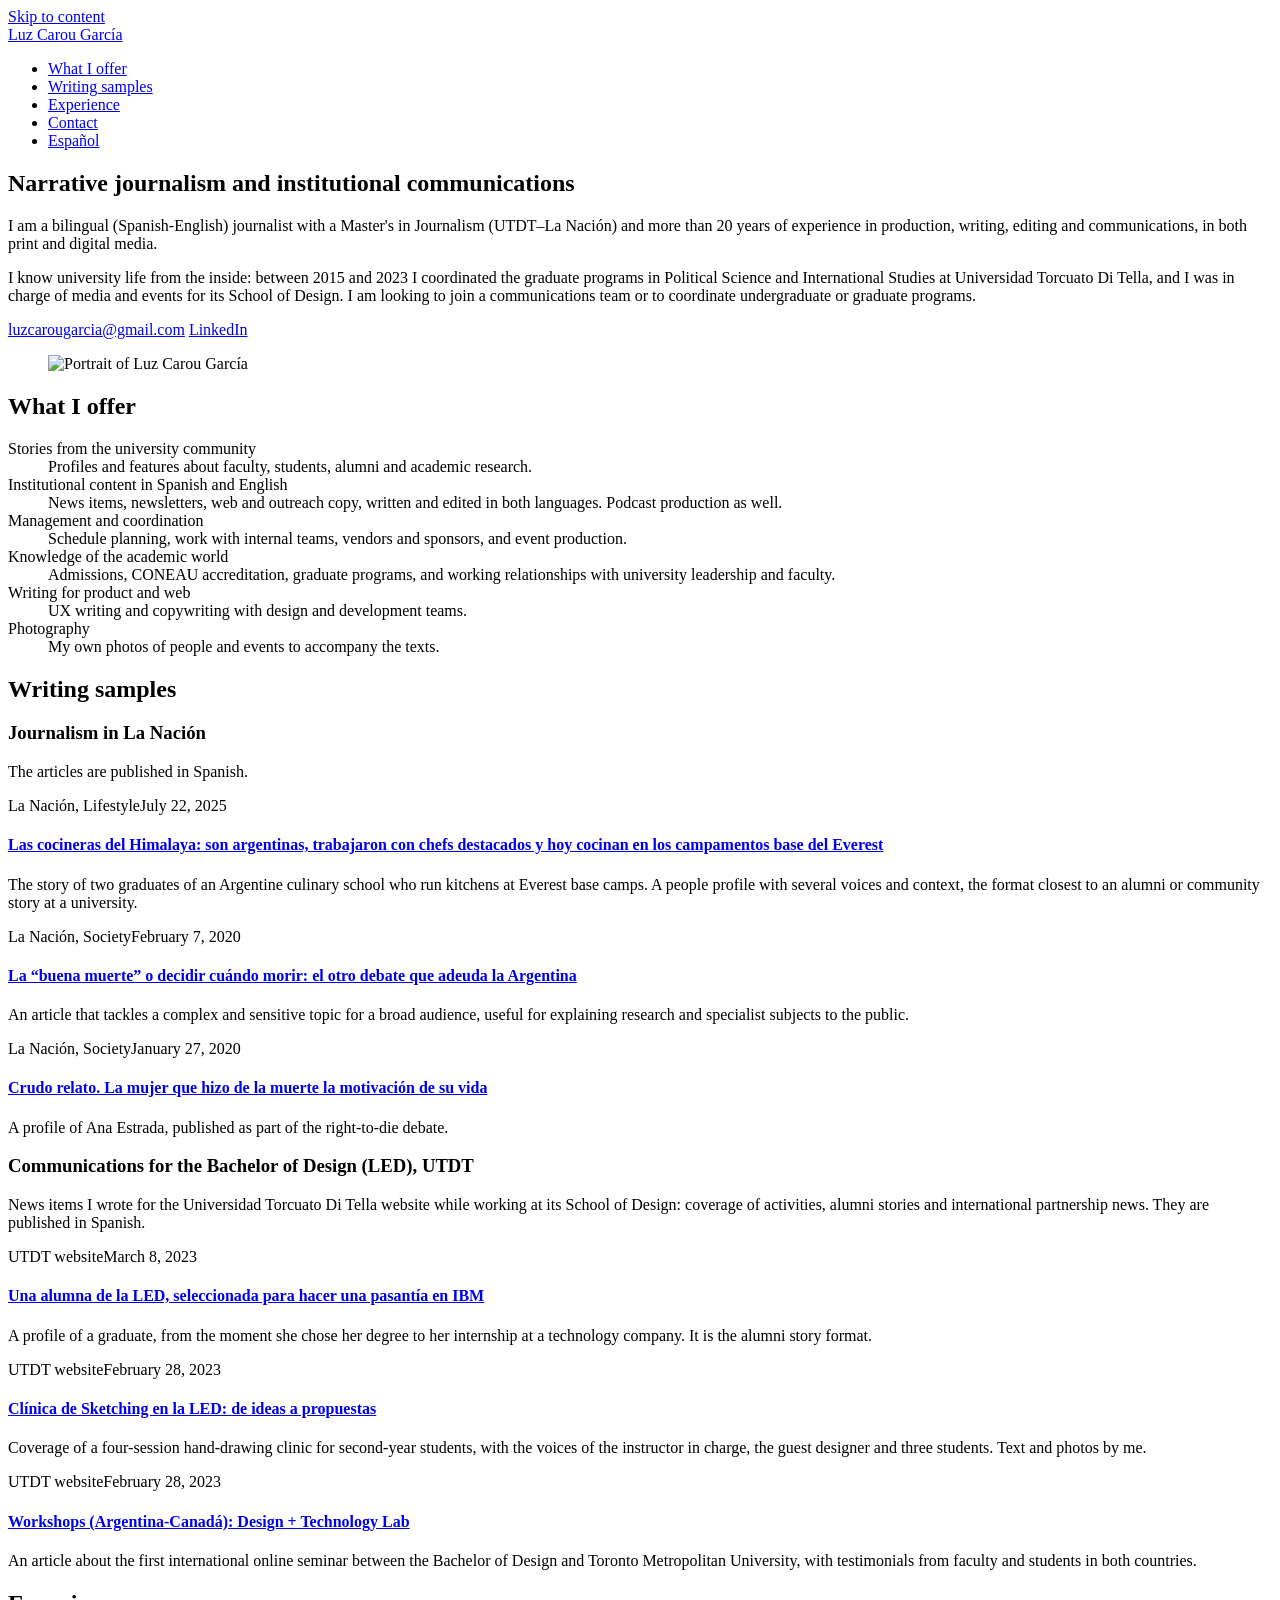
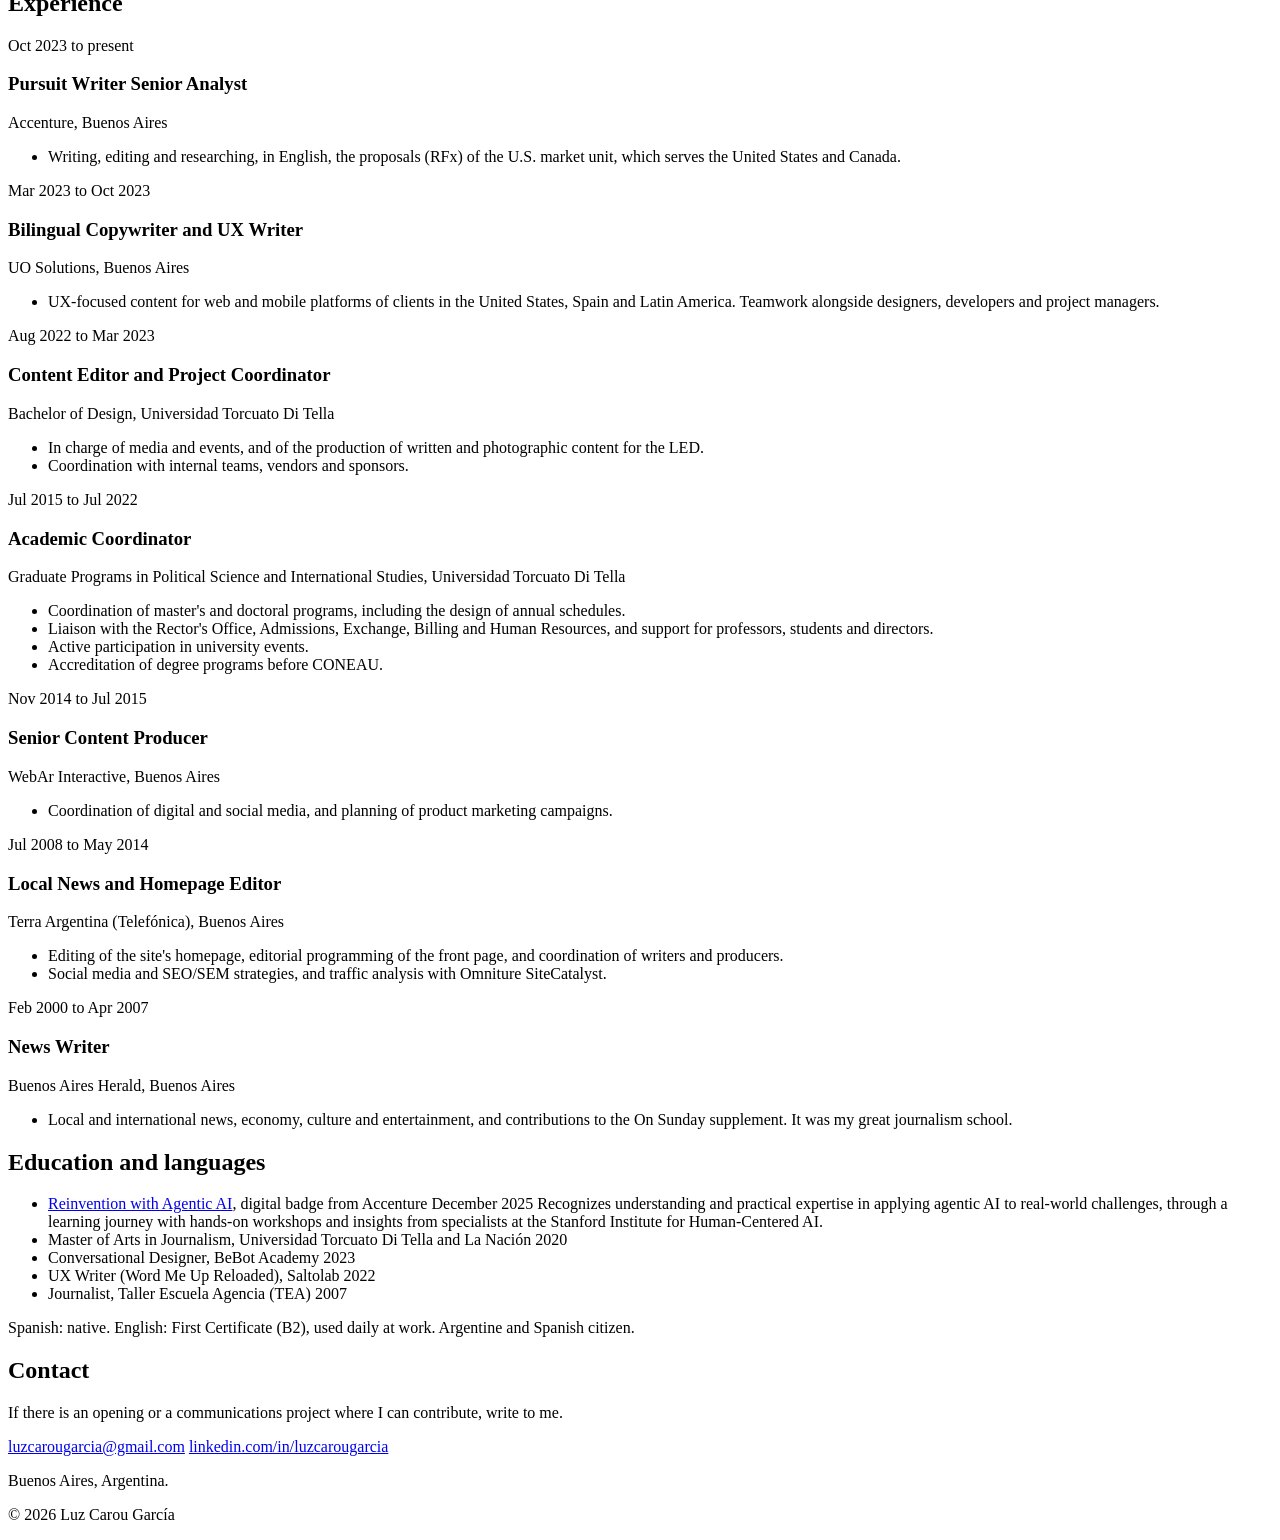
==== en.html @ 64a6f26a "Rename en (5).html to en.html" ====
<!doctype html>
<html lang="en">
<head>
  <meta charset="utf-8">
  <meta name="viewport" content="width=device-width, initial-scale=1">
  <title>Luz Carou García | Journalist and content editor</title>
  <meta name="description" content="Portfolio of Luz Carou García: bilingual (Spanish-English) journalist with a Master's in Journalism and experience in communications, content and university administration.">
  <meta property="og:title" content="Luz Carou García | Journalist and content editor">
  <meta property="og:description" content="Writing samples from La Nación and Universidad Torcuato Di Tella, plus experience in digital content and bilingual writing.">
  <meta property="og:type" content="website">
  <meta property="og:locale" content="en_US">
  <meta name="theme-color" content="#F6F8FB">
  <link rel="alternate" hreflang="es" href="index.html">

  <link rel="preconnect" href="https://fonts.googleapis.com">
  <link rel="preconnect" href="https://fonts.gstatic.com" crossorigin>
  <link rel="stylesheet" href="https://fonts.googleapis.com/css2?family=Inter:wght@400;500;600&family=Libre+Caslon+Display&family=Libre+Caslon+Text:ital,wght@0,400;0,700;1,400&display=swap">
  <link rel="stylesheet" href="style.css">
</head>
<body>
  <a class="skip" href="#content">Skip to content</a>

  <header class="masthead">
    <div class="wrap masthead-inner">
      <a class="site-name" href="#home">Luz Carou García</a>
      <nav aria-label="Sections">
        <ul>
          <li><a href="#offer">What I offer</a></li>
          <li><a href="#samples">Writing samples</a></li>
          <li><a href="#experience">Experience</a></li>
          <li><a href="#contact">Contact</a></li>
          <li><a href="index.html" lang="es" hreflang="es">Español</a></li>
        </ul>
      </nav>
    </div>
  </header>

  <main id="content">
    <section class="hero" id="home">
      <div class="wrap hero-grid">
        <div class="hero-text">
        <h1>Narrative journalism and institutional communications</h1>
        <div class="hero-body">
          <p class="lead">I am a bilingual (Spanish-English) journalist with a Master's in Journalism (UTDT–La Nación) and more than 20 years of experience in production, writing, editing and communications, in both print and digital media.</p>
          <p>I know university life from the inside: between 2015 and 2023 I coordinated the graduate programs in Political Science and International Studies at Universidad Torcuato Di Tella, and I was in charge of media and events for its School of Design. I am looking to join a communications team or to coordinate undergraduate or graduate programs.</p>
          <p class="hero-links">
            <a href="mailto:luzcarougarcia@gmail.com">luzcarougarcia@gmail.com</a>
            <a href="https://linkedin.com/in/luzcarougarcia/" target="_blank" rel="noopener">LinkedIn</a>
          </p>
        </div>
        </div>
        <figure class="hero-photo">
          <img src="foto-luz.jpg" alt="Portrait of Luz Carou García" width="640" height="640">
        </figure>
      </div>
    </section>

    <section class="section" id="offer" aria-labelledby="t-offer">
      <div class="wrap row">
        <h2 id="t-offer">What I offer</h2>
        <dl class="skills">
          <div>
            <dt>Stories from the university community</dt>
            <dd>Profiles and features about faculty, students, alumni and academic research.</dd>
          </div>
          <div>
            <dt>Institutional content in Spanish and English</dt>
            <dd>News items, newsletters, web and outreach copy, written and edited in both languages. Podcast production as well.</dd>
          </div>
          <div>
            <dt>Management and coordination</dt>
            <dd>Schedule planning, work with internal teams, vendors and sponsors, and event production.</dd>
          </div>
          <div>
            <dt>Knowledge of the academic world</dt>
            <dd>Admissions, CONEAU accreditation, graduate programs, and working relationships with university leadership and faculty.</dd>
          </div>
          <div>
            <dt>Writing for product and web</dt>
            <dd>UX writing and copywriting with design and development teams.</dd>
          </div>
          <div>
            <dt>Photography</dt>
            <dd>My own photos of people and events to accompany the texts.</dd>
          </div>
        </dl>
      </div>
    </section>

    <section class="section" id="samples" aria-labelledby="t-samples">
      <div class="wrap row">
        <h2 id="t-samples">Writing samples</h2>
        <div class="stack">

          <div class="group">
            <h3 class="group-title">Journalism in La Nación</h3>
            <p class="group-note">The articles are published in Spanish.</p>

            <article class="piece">
              <p class="dateline"><span class="outlet">La Nación, Lifestyle</span><time datetime="2025-07-22">July 22, 2025</time></p>
              <div>
                <h4><a href="https://www.lanacion.com.ar/lifestyle/las-cocineras-del-himalaya-son-argentinas-trabajaron-con-chefs-destacados-y-hoy-cocinan-en-los-nid22072025/" target="_blank" rel="noopener" lang="es">Las cocineras del Himalaya: son argentinas, trabajaron con chefs destacados y hoy cocinan en los campamentos base del Everest</a></h4>
                <p>The story of two graduates of an Argentine culinary school who run kitchens at Everest base camps. A people profile with several voices and context, the format closest to an alumni or community story at a university.</p>
              </div>
            </article>

            <article class="piece">
              <p class="dateline"><span class="outlet">La Nación, Society</span><time datetime="2020-02-07">February 7, 2020</time></p>
              <div>
                <h4><a href="https://www.lanacion.com.ar/sociedad/la-buena-muerte-libertad-morir-otro-debate-nid2328566/" target="_blank" rel="noopener" lang="es">La “buena muerte” o decidir cuándo morir: el otro debate que adeuda la Argentina</a></h4>
                <p>An article that tackles a complex and sensitive topic for a broad audience, useful for explaining research and specialist subjects to the public.</p>
              </div>
            </article>

            <article class="piece">
              <p class="dateline"><span class="outlet">La Nación, Society</span><time datetime="2020-01-27">January 27, 2020</time></p>
              <div>
                <h4><a href="https://www.lanacion.com.ar/sociedad/ana-estrada-nid2325894/" target="_blank" rel="noopener" lang="es">Crudo relato. La mujer que hizo de la muerte la motivación de su vida</a></h4>
                <p>A profile of Ana Estrada, published as part of the right-to-die debate.</p>
              </div>
            </article>
          </div>

          <div class="group">
            <h3 class="group-title">Communications for the Bachelor of Design (LED), UTDT</h3>
            <p class="group-note">News items I wrote for the Universidad Torcuato Di Tella website while working at its School of Design: coverage of activities, alumni stories and international partnership news. They are published in Spanish.</p>

            <article class="piece">
              <p class="dateline"><span class="outlet">UTDT website</span><time datetime="2023-03-08">March 8, 2023</time></p>
              <div>
                <h4><a href="https://www.utdt.edu/novedades.php?id_novedad=5260" target="_blank" rel="noopener" lang="es">Una alumna de la LED, seleccionada para hacer una pasantía en IBM</a></h4>
                <p>A profile of a graduate, from the moment she chose her degree to her internship at a technology company. It is the alumni story format.</p>
              </div>
            </article>

            <article class="piece">
              <p class="dateline"><span class="outlet">UTDT website</span><time datetime="2023-02-28">February 28, 2023</time></p>
              <div>
                <h4><a href="https://www.utdt.edu/novedades.php?id_novedad=5250" target="_blank" rel="noopener" lang="es">Clínica de Sketching en la LED: de ideas a propuestas</a></h4>
                <p>Coverage of a four-session hand-drawing clinic for second-year students, with the voices of the instructor in charge, the guest designer and three students. Text and photos by me.</p>
              </div>
            </article>

            <article class="piece">
              <p class="dateline"><span class="outlet">UTDT website</span><time datetime="2023-02-28">February 28, 2023</time></p>
              <div>
                <h4><a href="https://www.utdt.edu/ver_novedad.php?id_novedad=5251&amp;id_item_menu=26533" target="_blank" rel="noopener" lang="es">Workshops (Argentina-Canadá): Design + Technology Lab</a></h4>
                <p>An article about the first international online seminar between the Bachelor of Design and Toronto Metropolitan University, with testimonials from faculty and students in both countries.</p>
              </div>
            </article>
          </div>

        </div>
      </div>
    </section>

    <section class="section" id="experience" aria-labelledby="t-experience">
      <div class="wrap row">
        <h2 id="t-experience">Experience</h2>
        <div class="stack jobs">

          <article class="job">
            <p class="dateline"><time datetime="2023-10">Oct 2023</time> to present</p>
            <div>
              <h3>Pursuit Writer Senior Analyst</h3>
              <p class="org">Accenture, Buenos Aires</p>
              <ul>
                <li>Writing, editing and researching, in English, the proposals (RFx) of the U.S. market unit, which serves the United States and Canada.</li>
              </ul>
            </div>
          </article>

          <article class="job">
            <p class="dateline"><time datetime="2023-03">Mar 2023</time> to <time datetime="2023-10">Oct 2023</time></p>
            <div>
              <h3>Bilingual Copywriter and UX Writer</h3>
              <p class="org">UO Solutions, Buenos Aires</p>
              <ul>
                <li>UX-focused content for web and mobile platforms of clients in the United States, Spain and Latin America. Teamwork alongside designers, developers and project managers.</li>
              </ul>
            </div>
          </article>

          <article class="job">
            <p class="dateline"><time datetime="2022-08">Aug 2022</time> to <time datetime="2023-03">Mar 2023</time></p>
            <div>
              <h3>Content Editor and Project Coordinator</h3>
              <p class="org">Bachelor of Design, Universidad Torcuato Di Tella</p>
              <ul>
                <li>In charge of media and events, and of the production of written and photographic content for the LED.</li>
                <li>Coordination with internal teams, vendors and sponsors.</li>
              </ul>
            </div>
          </article>

          <article class="job">
            <p class="dateline"><time datetime="2015-07">Jul 2015</time> to <time datetime="2022-07">Jul 2022</time></p>
            <div>
              <h3>Academic Coordinator</h3>
              <p class="org">Graduate Programs in Political Science and International Studies, Universidad Torcuato Di Tella</p>
              <ul>
                <li>Coordination of master's and doctoral programs, including the design of annual schedules.</li>
                <li>Liaison with the Rector's Office, Admissions, Exchange, Billing and Human Resources, and support for professors, students and directors.</li>
                <li>Active participation in university events.</li>
                <li>Accreditation of degree programs before CONEAU.</li>
              </ul>
            </div>
          </article>

          <article class="job">
            <p class="dateline"><time datetime="2014-11">Nov 2014</time> to <time datetime="2015-07">Jul 2015</time></p>
            <div>
              <h3>Senior Content Producer</h3>
              <p class="org">WebAr Interactive, Buenos Aires</p>
              <ul>
                <li>Coordination of digital and social media, and planning of product marketing campaigns.</li>
              </ul>
            </div>
          </article>

          <article class="job">
            <p class="dateline"><time datetime="2008-07">Jul 2008</time> to <time datetime="2014-05">May 2014</time></p>
            <div>
              <h3>Local News and Homepage Editor</h3>
              <p class="org">Terra Argentina (Telefónica), Buenos Aires</p>
              <ul>
                <li>Editing of the site's homepage, editorial programming of the front page, and coordination of writers and producers.</li>
                <li>Social media and SEO/SEM strategies, and traffic analysis with Omniture SiteCatalyst.</li>
              </ul>
            </div>
          </article>

          <article class="job">
            <p class="dateline"><time datetime="2000-02">Feb 2000</time> to <time datetime="2007-04">Apr 2007</time></p>
            <div>
              <h3>News Writer</h3>
              <p class="org">Buenos Aires Herald, Buenos Aires</p>
              <ul>
                <li>Local and international news, economy, culture and entertainment, and contributions to the On Sunday supplement. It was my great journalism school.</li>
              </ul>
            </div>
          </article>

        </div>
      </div>
    </section>

    <section class="section" id="education" aria-labelledby="t-education">
      <div class="wrap row">
        <h2 id="t-education">Education and languages</h2>
        <div class="stack">
          <ul class="plain">
            <li><span class="what"><a href="https://www.credly.com/badges/e3eca38a-59ef-40af-a3d5-d68a430a47ed/linked_in?t=t72863" target="_blank" rel="noopener">Reinvention with Agentic AI</a></span>, digital badge from Accenture <span class="when">December 2025</span>
              <span class="note">Recognizes understanding and practical expertise in applying agentic AI to real-world challenges, through a learning journey with hands-on workshops and insights from specialists at the Stanford Institute for Human-Centered AI.</span></li>
            <li><span class="what">Master of Arts in Journalism</span>, Universidad Torcuato Di Tella and La Nación <span class="when">2020</span></li>
            <li><span class="what">Conversational Designer</span>, BeBot Academy <span class="when">2023</span></li>
            <li><span class="what">UX Writer (Word Me Up Reloaded)</span>, Saltolab <span class="when">2022</span></li>
            <li><span class="what">Journalist</span>, Taller Escuela Agencia (TEA) <span class="when">2007</span></li>
          </ul>
          <p>Spanish: native. English: First Certificate (B2), used daily at work. Argentine and Spanish citizen.</p>
        </div>
      </div>
    </section>

    <section class="section" id="contact" aria-labelledby="t-contact">
      <div class="wrap row">
        <h2 id="t-contact">Contact</h2>
        <div class="stack">
          <p class="lead">If there is an opening or a communications project where I can contribute, write to me.</p>
          <p class="hero-links">
            <a href="mailto:luzcarougarcia@gmail.com">luzcarougarcia@gmail.com</a>
            <a href="https://linkedin.com/in/luzcarougarcia/" target="_blank" rel="noopener">linkedin.com/in/luzcarougarcia</a>
          </p>
          <p class="muted">Buenos Aires, Argentina.</p>
        </div>
      </div>
    </section>
  </main>

  <footer class="footer">
    <div class="wrap">
      <p>© 2026 Luz Carou García</p>
    </div>
  </footer>
</body>
</html>
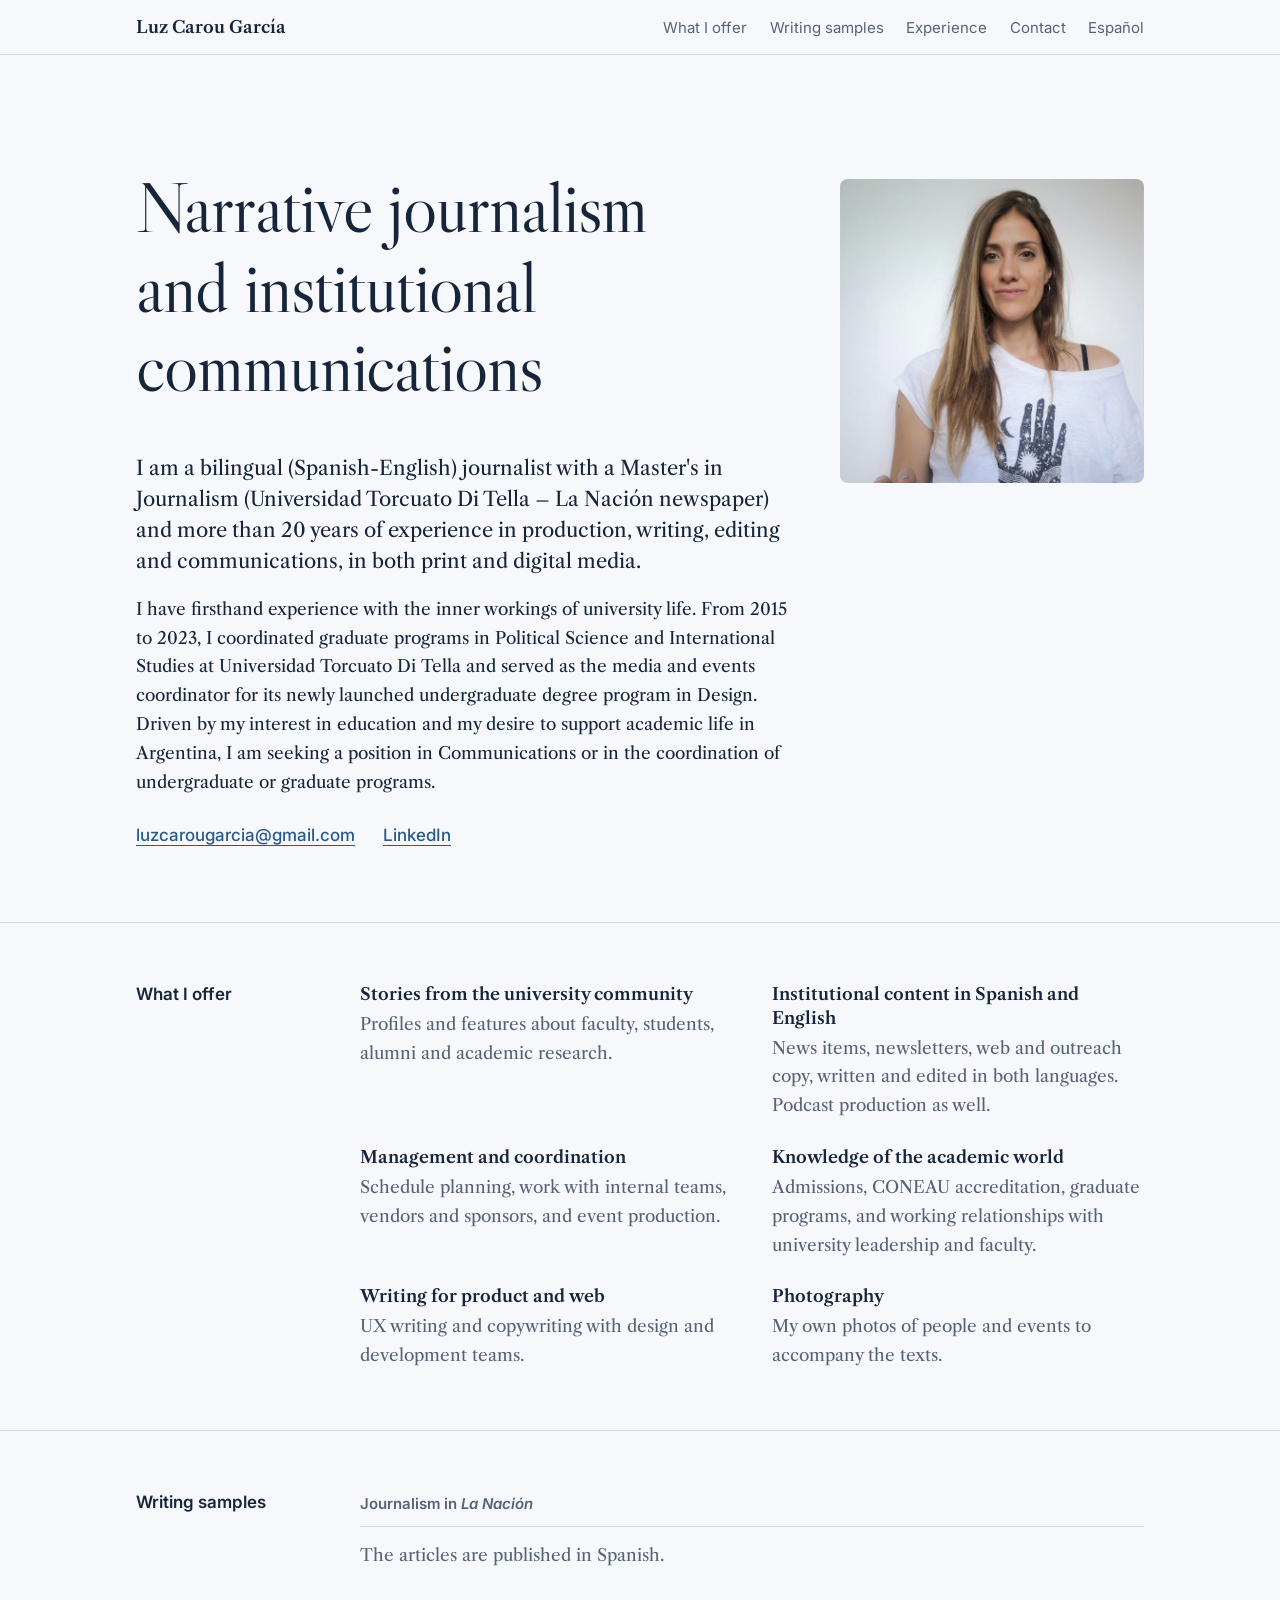
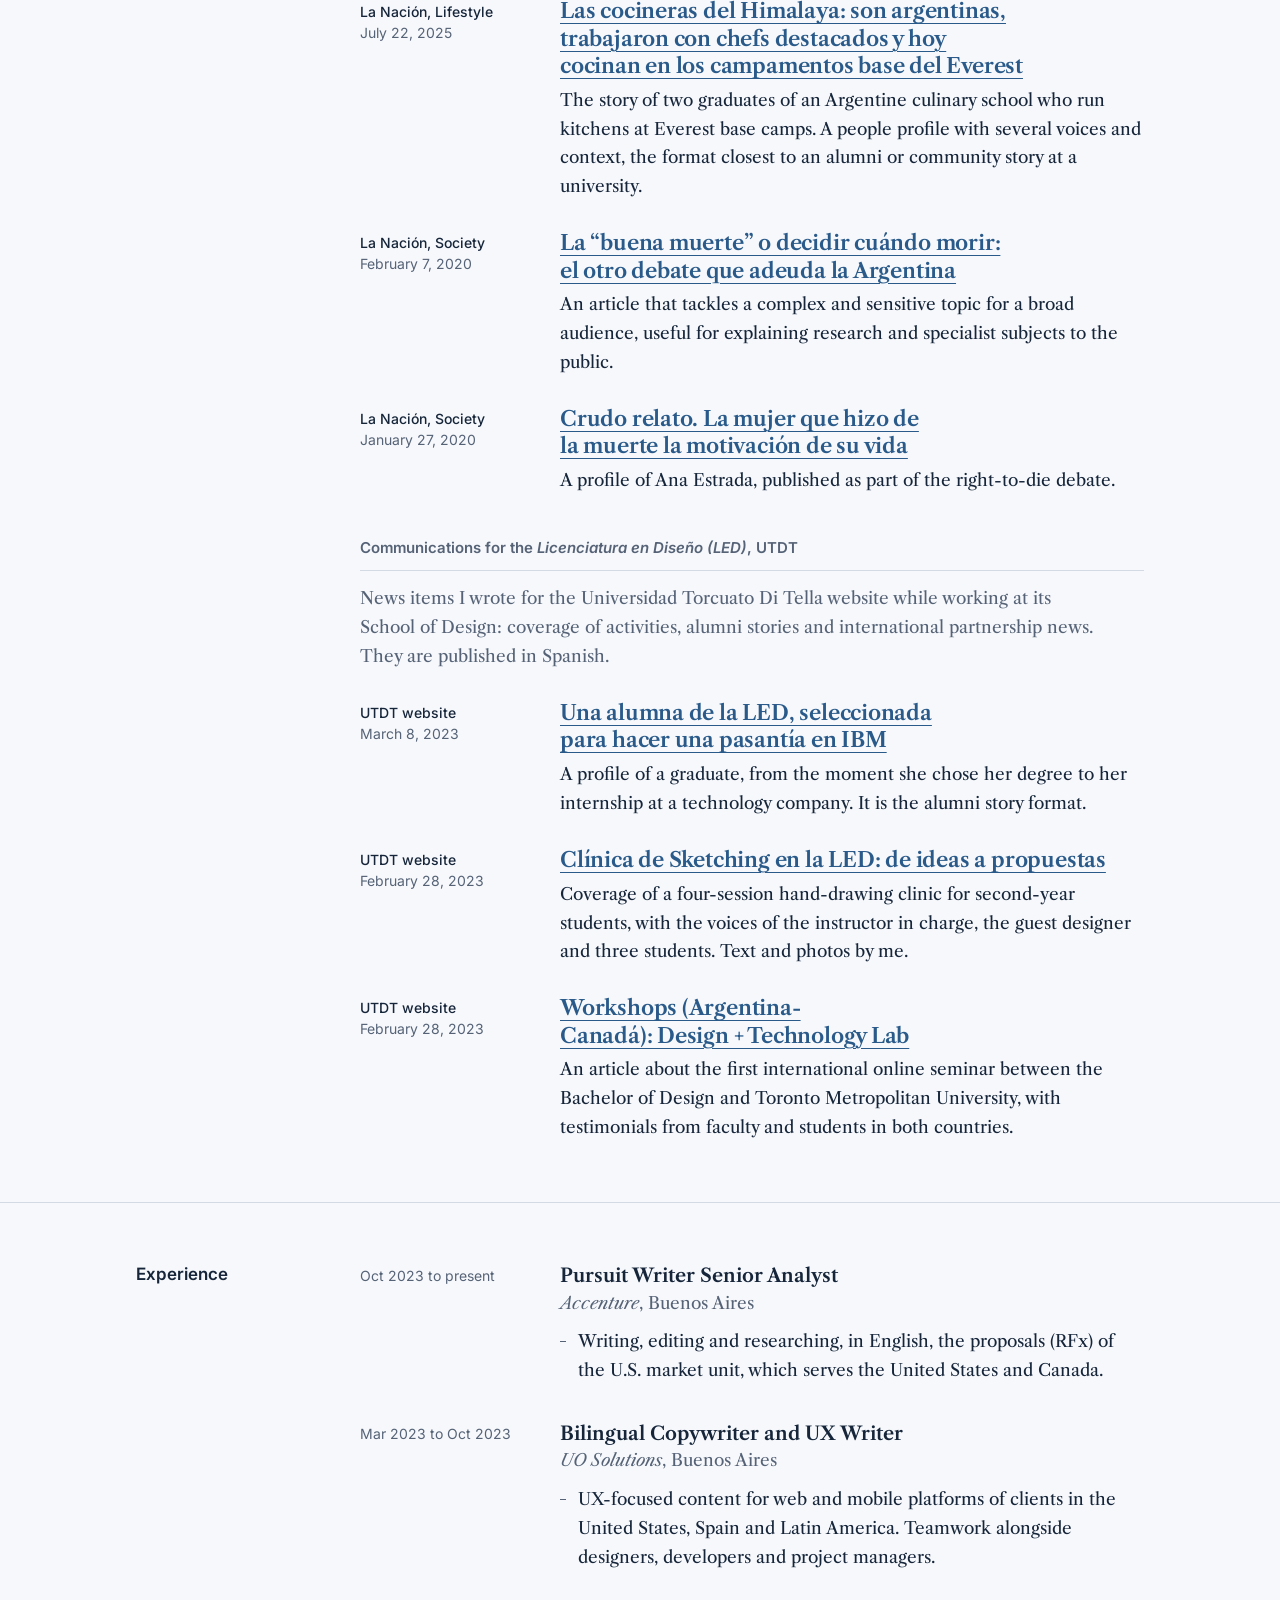
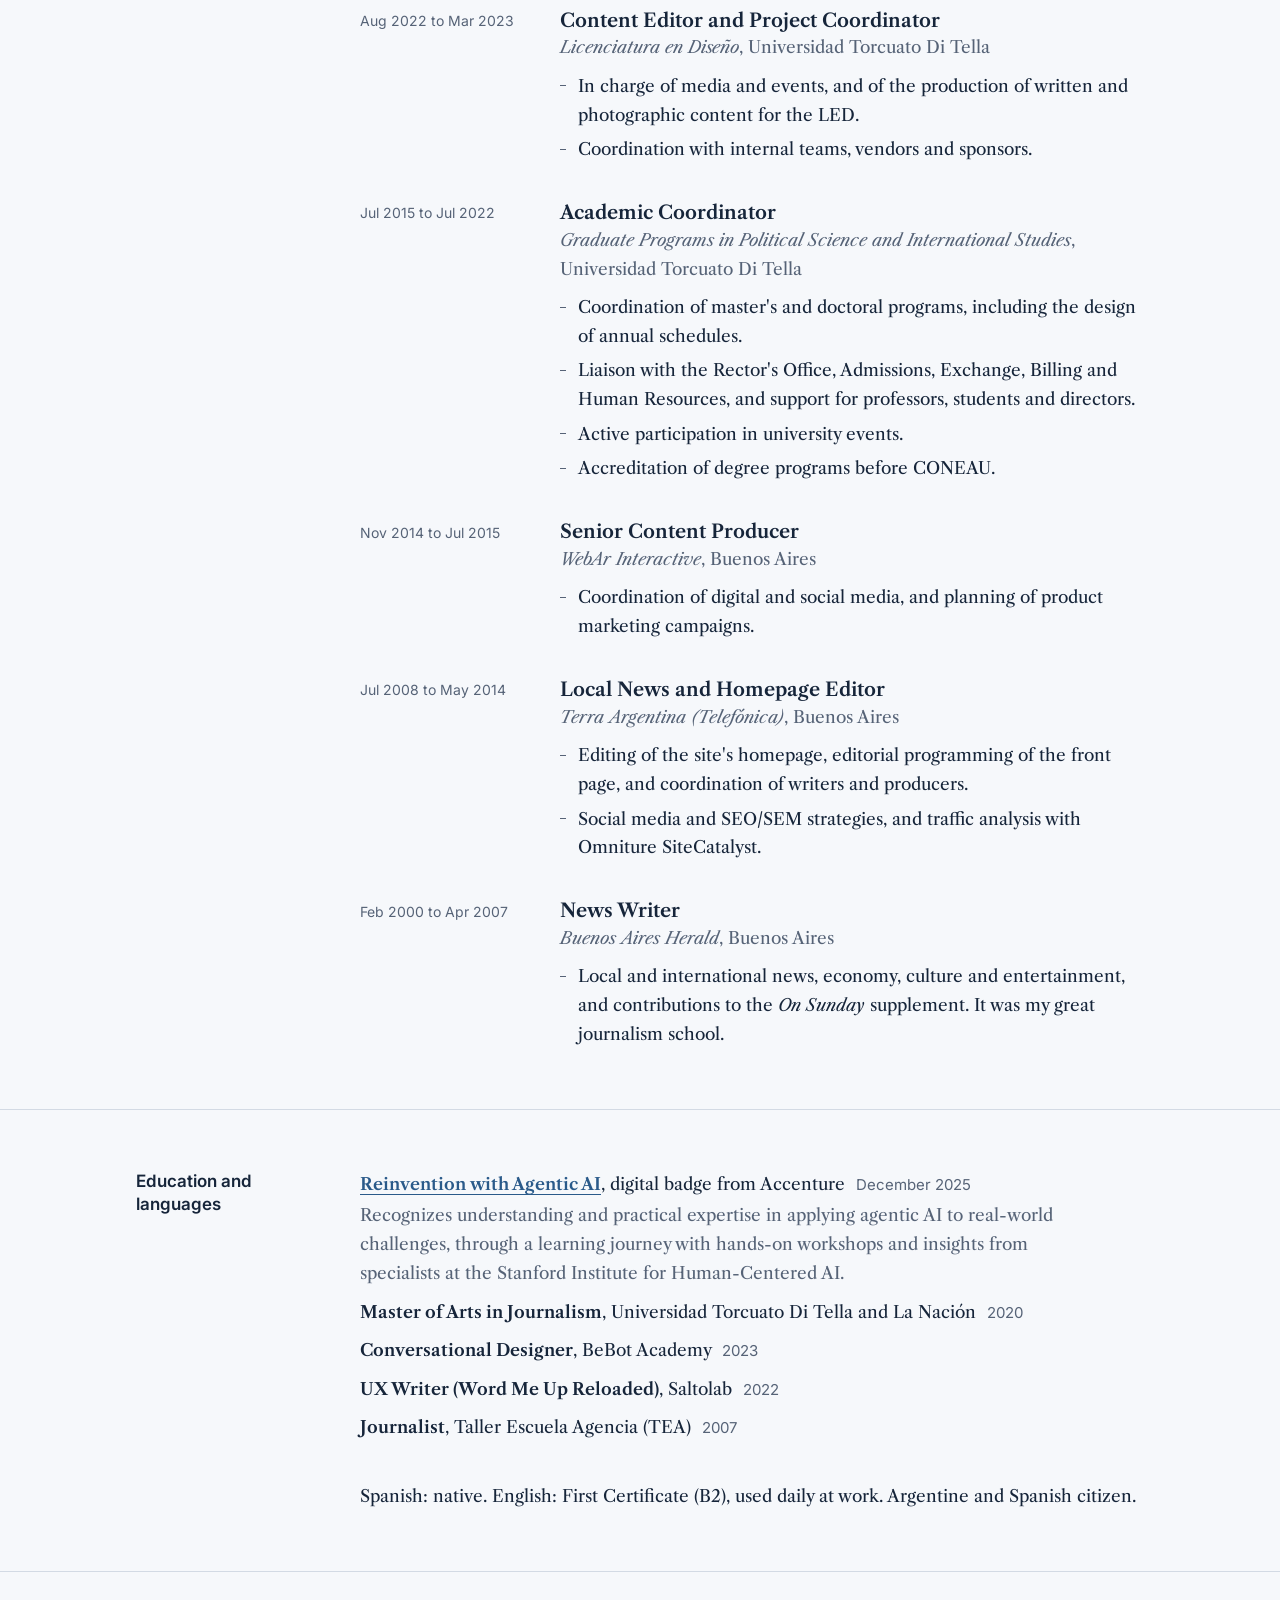
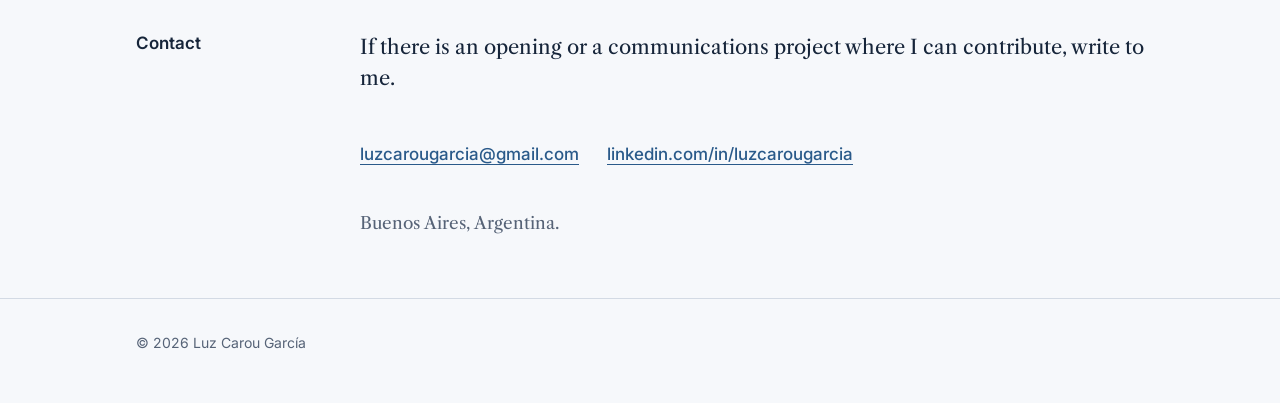
==== commit 4d23b522: "Update en.html" ====
--- a/en.html
+++ b/en.html
@@ -41,8 +41,8 @@
         <div class="hero-text">
         <h1>Narrative journalism and institutional communications</h1>
         <div class="hero-body">
-          <p class="lead">I am a bilingual (Spanish-English) journalist with a Master's in Journalism (UTDT–La Nación) and more than 20 years of experience in production, writing, editing and communications, in both print and digital media.</p>
-          <p>I know university life from the inside: between 2015 and 2023 I coordinated the graduate programs in Political Science and International Studies at Universidad Torcuato Di Tella, and I was in charge of media and events for its School of Design. I am looking to join a communications team or to coordinate undergraduate or graduate programs.</p>
+          <p class="lead">I am a bilingual (Spanish-English) journalist with a Master's in Journalism (Universidad Torcuato Di Tella – La Nación newspaper) and more than 20 years of experience in production, writing, editing and communications, in both print and digital media.</p>
+          <p>I have firsthand experience with the inner workings of university life. From 2015 to 2023, I coordinated graduate programs in Political Science and International Studies at Universidad Torcuato Di Tella and served as the media and events coordinator for its newly launched undergraduate degree program in Design. Driven by my interest in education and my desire to support academic life in Argentina, I am seeking a position in Communications or in the coordination of undergraduate or graduate programs.</p>
           <p class="hero-links">
             <a href="mailto:luzcarougarcia@gmail.com">luzcarougarcia@gmail.com</a>
             <a href="https://linkedin.com/in/luzcarougarcia/" target="_blank" rel="noopener">LinkedIn</a>
@@ -93,7 +93,7 @@
         <div class="stack">
 
           <div class="group">
-            <h3 class="group-title">Journalism in La Nación</h3>
+            <h3 class="group-title">Journalism in ​<em>La Nación</em></h3>
             <p class="group-note">The articles are published in Spanish.</p>
 
             <article class="piece">
@@ -122,7 +122,7 @@
           </div>
 
           <div class="group">
-            <h3 class="group-title">Communications for the Bachelor of Design (LED), UTDT</h3>
+            <h3 class="group-title">Communications for the ​<em>Licenciatura en Diseño (LED)</em>, UTDT</h3>
             <p class="group-note">News items I wrote for the Universidad Torcuato Di Tella website while working at its School of Design: coverage of activities, alumni stories and international partnership news. They are published in Spanish.</p>
 
             <article class="piece">
@@ -163,7 +163,7 @@
             <p class="dateline"><time datetime="2023-10">Oct 2023</time> to present</p>
             <div>
               <h3>Pursuit Writer Senior Analyst</h3>
-              <p class="org">Accenture, Buenos Aires</p>
+              <p class="org">​<em>Accenture</em>, Buenos Aires</p>
               <ul>
                 <li>Writing, editing and researching, in English, the proposals (RFx) of the U.S. market unit, which serves the United States and Canada.</li>
               </ul>
@@ -174,7 +174,7 @@
             <p class="dateline"><time datetime="2023-03">Mar 2023</time> to <time datetime="2023-10">Oct 2023</time></p>
             <div>
               <h3>Bilingual Copywriter and UX Writer</h3>
-              <p class="org">UO Solutions, Buenos Aires</p>
+              <p class="org">​<em>UO Solutions</em>, Buenos Aires</p>
               <ul>
                 <li>UX-focused content for web and mobile platforms of clients in the United States, Spain and Latin America. Teamwork alongside designers, developers and project managers.</li>
               </ul>
@@ -185,7 +185,7 @@
             <p class="dateline"><time datetime="2022-08">Aug 2022</time> to <time datetime="2023-03">Mar 2023</time></p>
             <div>
               <h3>Content Editor and Project Coordinator</h3>
-              <p class="org">Bachelor of Design, Universidad Torcuato Di Tella</p>
+              <p class="org">​<em>Licenciatura en Diseño</em>, Universidad Torcuato Di Tella</p>
               <ul>
                 <li>In charge of media and events, and of the production of written and photographic content for the LED.</li>
                 <li>Coordination with internal teams, vendors and sponsors.</li>
@@ -197,7 +197,7 @@
             <p class="dateline"><time datetime="2015-07">Jul 2015</time> to <time datetime="2022-07">Jul 2022</time></p>
             <div>
               <h3>Academic Coordinator</h3>
-              <p class="org">Graduate Programs in Political Science and International Studies, Universidad Torcuato Di Tella</p>
+              <p class="org">​<em>Graduate Programs in Political Science and International Studies</em>, Universidad Torcuato Di Tella</p>
               <ul>
                 <li>Coordination of master's and doctoral programs, including the design of annual schedules.</li>
                 <li>Liaison with the Rector's Office, Admissions, Exchange, Billing and Human Resources, and support for professors, students and directors.</li>
@@ -211,7 +211,7 @@
             <p class="dateline"><time datetime="2014-11">Nov 2014</time> to <time datetime="2015-07">Jul 2015</time></p>
             <div>
               <h3>Senior Content Producer</h3>
-              <p class="org">WebAr Interactive, Buenos Aires</p>
+              <p class="org">​<em>WebAr Interactive</em>, Buenos Aires</p>
               <ul>
                 <li>Coordination of digital and social media, and planning of product marketing campaigns.</li>
               </ul>
@@ -222,7 +222,7 @@
             <p class="dateline"><time datetime="2008-07">Jul 2008</time> to <time datetime="2014-05">May 2014</time></p>
             <div>
               <h3>Local News and Homepage Editor</h3>
-              <p class="org">Terra Argentina (Telefónica), Buenos Aires</p>
+              <p class="org"><em>Terra Argentina (Telefónica)</em>, Buenos Aires</p>
               <ul>
                 <li>Editing of the site's homepage, editorial programming of the front page, and coordination of writers and producers.</li>
                 <li>Social media and SEO/SEM strategies, and traffic analysis with Omniture SiteCatalyst.</li>
@@ -234,9 +234,9 @@
             <p class="dateline"><time datetime="2000-02">Feb 2000</time> to <time datetime="2007-04">Apr 2007</time></p>
             <div>
               <h3>News Writer</h3>
-              <p class="org">Buenos Aires Herald, Buenos Aires</p>
-              <ul>
-                <li>Local and international news, economy, culture and entertainment, and contributions to the On Sunday supplement. It was my great journalism school.</li>
+              <p class="org"><em>Buenos Aires Herald</em>, Buenos Aires</p>
+              <ul>
+                <li>Local and international news, economy, culture and entertainment, and contributions to the <em>On Sunday</em> supplement. It was my great journalism school.</li>
               </ul>
             </div>
           </article>
--- a/style.css
+++ b/style.css
@@ -0,0 +1,495 @@
+/* Portfolio de Luz Carou García
+   Tipografía: Libre Caslon (Display para la portada, Text para títulos y lectura)
+   + Inter (datos y navegación). */
+
+:root {
+  --ink: #16253a;
+  --muted: #566377;
+  --paper: #f6f8fb;
+  --rule: #d3dae4;
+  --blue: #2a5a8a;
+  --mark: #ffe14d;
+
+  --display: "Libre Caslon Display", "Libre Caslon Text", Georgia, "Times New Roman", serif;
+  --serif: "Libre Caslon Text", Georgia, "Times New Roman", serif;
+  --sans: "Inter", system-ui, -apple-system, "Segoe UI", Roboto, sans-serif;
+
+  --gutter: clamp(1rem, 4vw, 2.5rem);
+  --label-col: 11.5rem;
+  --measure: 68ch;
+}
+
+*,
+*::before,
+*::after {
+  box-sizing: border-box;
+}
+
+html {
+  scroll-behavior: smooth;
+  scroll-padding-top: 4.5rem;
+  -webkit-text-size-adjust: 100%;
+}
+
+body {
+  margin: 0;
+  background: var(--paper);
+  color: var(--ink);
+  font-family: var(--serif);
+  font-size: 1.0625rem;
+  line-height: 1.7;
+}
+
+::selection {
+  background: var(--mark);
+  color: var(--ink);
+}
+
+h1,
+h2,
+h3,
+h4,
+p,
+ul,
+dl,
+dd {
+  margin: 0;
+}
+
+ul {
+  padding: 0;
+  list-style: none;
+}
+
+/* ---------- Enlaces ---------- */
+
+a {
+  color: var(--blue);
+  text-decoration: underline;
+  text-decoration-thickness: 1px;
+  text-underline-offset: 0.22em;
+}
+
+a:hover {
+  color: var(--ink);
+  background-image: linear-gradient(transparent 58%, var(--mark) 58%);
+  text-decoration-color: transparent;
+}
+
+a:focus-visible {
+  outline: 3px solid var(--blue);
+  outline-offset: 3px;
+  border-radius: 2px;
+}
+
+.skip {
+  position: absolute;
+  left: var(--gutter);
+  top: -4rem;
+  z-index: 10;
+  padding: 0.5rem 0.9rem;
+  background: var(--ink);
+  color: var(--paper);
+  font-family: var(--sans);
+  font-size: 0.9375rem;
+}
+
+.skip:focus {
+  top: 0.75rem;
+}
+
+/* ---------- Estructura ---------- */
+
+.wrap {
+  width: 100%;
+  max-width: 68rem;
+  margin-inline: auto;
+  padding-inline: var(--gutter);
+}
+
+.masthead {
+  position: sticky;
+  top: 0;
+  z-index: 5;
+  background: var(--paper);
+  border-bottom: 1px solid var(--rule);
+}
+
+.masthead-inner {
+  display: flex;
+  flex-wrap: wrap;
+  align-items: baseline;
+  justify-content: space-between;
+  gap: 0.25rem 1.5rem;
+  padding-block: 0.8rem;
+}
+
+.site-name {
+  color: var(--ink);
+  font-weight: 600;
+  font-size: 1.0625rem;
+  text-decoration: none;
+}
+
+.masthead nav ul {
+  display: flex;
+  flex-wrap: wrap;
+  gap: 0.25rem 1.4rem;
+}
+
+.masthead nav a {
+  font-family: var(--sans);
+  font-size: 0.9375rem;
+  color: var(--muted);
+  text-decoration: none;
+}
+
+.masthead nav a:hover {
+  color: var(--ink);
+}
+
+/* ---------- Portada ---------- */
+
+.hero {
+  padding-block: clamp(3rem, 9vw, 7rem) clamp(2.5rem, 6vw, 4.5rem);
+}
+
+.hero h1 {
+  max-width: 21ch;
+  font-family: var(--display);
+  font-size: clamp(2.1rem, 1.2rem + 4.6vw, 4.5rem);
+  font-weight: 400;
+  line-height: 1.1;
+  letter-spacing: -0.015em;
+  text-wrap: balance;
+}
+
+.hero-body {
+  display: grid;
+  gap: 1.1rem;
+  max-width: var(--measure);
+  margin-top: clamp(1.75rem, 4vw, 3rem);
+}
+
+.lead {
+  font-size: 1.25rem;
+  line-height: 1.55;
+}
+
+.hero-links {
+  display: flex;
+  flex-wrap: wrap;
+  gap: 0.4rem 1.75rem;
+  margin-top: 0.4rem;
+  font-family: var(--sans);
+  font-weight: 500;
+}
+
+.hero-grid {
+  display: grid;
+  gap: 1.75rem;
+}
+
+.hero-photo {
+  order: -1;
+  margin: 0;
+  width: 100%;
+  max-width: 9.5rem;
+}
+
+.hero-photo img {
+  display: block;
+  width: 100%;
+  height: auto;
+  aspect-ratio: 1 / 1;
+  object-fit: cover;
+  object-position: 50% 20%;
+  border-radius: 0.5rem;
+  background: var(--rule);
+}
+
+@media (min-width: 56rem) {
+  .hero-grid {
+    grid-template-columns: minmax(0, 1fr) 19rem;
+    align-items: start;
+    gap: 3rem;
+  }
+
+  .hero-photo {
+    order: 0;
+    max-width: none;
+    margin-top: 0.75rem;
+  }
+}
+
+/* ---------- Secciones ---------- */
+
+.section {
+  padding-block: clamp(2.25rem, 5vw, 3.75rem);
+  border-top: 1px solid var(--rule);
+}
+
+.row {
+  display: grid;
+  gap: 1.5rem;
+}
+
+.row > h2 {
+  align-self: start;
+  font-family: var(--sans);
+  font-size: 1.0625rem;
+  font-weight: 600;
+  line-height: 1.35;
+  letter-spacing: 0;
+}
+
+.stack {
+  display: grid;
+  gap: 2.5rem;
+  min-width: 0;
+}
+
+.muted {
+  color: var(--muted);
+}
+
+/* ---------- Qué puedo aportar ---------- */
+
+.skills {
+  display: grid;
+  gap: 1.6rem 2.5rem;
+}
+
+.skills dt {
+  font-weight: 600;
+  line-height: 1.4;
+}
+
+.skills dd {
+  margin-top: 0.2rem;
+  color: var(--muted);
+}
+
+/* ---------- Muestras ---------- */
+
+.group {
+  display: grid;
+  gap: 1.75rem;
+}
+
+.group-title {
+  font-family: var(--sans);
+  font-size: 0.9375rem;
+  font-weight: 600;
+  color: var(--muted);
+  padding-bottom: 0.6rem;
+  border-bottom: 1px solid var(--rule);
+}
+
+.group-note {
+  max-width: var(--measure);
+  margin-top: -0.6rem;
+  color: var(--muted);
+}
+
+.piece {
+  display: grid;
+  gap: 0.35rem;
+  max-width: 62rem;
+}
+
+.piece h4 {
+  font-size: 1.3125rem;
+  font-weight: 600;
+  line-height: 1.3;
+  letter-spacing: -0.01em;
+  text-wrap: balance;
+}
+
+.piece p:not(.dateline) {
+  margin-top: 0.4rem;
+  max-width: var(--measure);
+}
+
+.dateline {
+  display: flex;
+  flex-wrap: wrap;
+  gap: 0 0.75rem;
+  font-family: var(--sans);
+  font-size: 0.875rem;
+  line-height: 1.5;
+  color: var(--muted);
+}
+
+.dateline .outlet {
+  color: var(--ink);
+  font-weight: 500;
+}
+
+/* ---------- Experiencia ---------- */
+
+.jobs {
+  gap: 2.25rem;
+}
+
+.job {
+  display: grid;
+  gap: 0.35rem;
+}
+
+.job h3 {
+  font-size: 1.1875rem;
+  font-weight: 600;
+  line-height: 1.35;
+}
+
+.org {
+  color: var(--muted);
+}
+
+.job ul {
+  display: grid;
+  gap: 0.35rem;
+  margin-top: 0.6rem;
+  max-width: var(--measure);
+}
+
+.job li {
+  position: relative;
+  padding-left: 1.1rem;
+}
+
+.job li::before {
+  content: "";
+  position: absolute;
+  left: 0;
+  top: 0.8em;
+  width: 0.4rem;
+  height: 1px;
+  background: var(--muted);
+}
+
+/* ---------- Formación ---------- */
+
+.plain {
+  display: grid;
+  gap: 0.6rem;
+}
+
+.plain li {
+  max-width: var(--measure);
+}
+
+.what {
+  font-weight: 600;
+}
+
+.note {
+  display: block;
+  margin-top: 0.15rem;
+  color: var(--muted);
+}
+
+.when {
+  font-family: var(--sans);
+  font-size: 0.9375rem;
+  color: var(--muted);
+  margin-left: 0.4rem;
+}
+
+/* ---------- Pie ---------- */
+
+.footer {
+  padding-block: 2rem 3rem;
+  border-top: 1px solid var(--rule);
+  font-family: var(--sans);
+  font-size: 0.875rem;
+  color: var(--muted);
+}
+
+/* ---------- Escritorio ---------- */
+
+@media (min-width: 48rem) {
+  .row {
+    grid-template-columns: var(--label-col) minmax(0, 1fr);
+    gap: 2rem 2.5rem;
+  }
+
+  .row > h2 {
+    position: sticky;
+    top: 5rem;
+  }
+
+  .skills {
+    grid-template-columns: repeat(2, minmax(0, 1fr));
+  }
+
+  .piece,
+  .job {
+    grid-template-columns: 10.5rem minmax(0, 1fr);
+    gap: 0.5rem 2rem;
+  }
+
+  .dateline {
+    display: block;
+    padding-top: 0.2rem;
+  }
+
+  .dateline .outlet {
+    display: block;
+  }
+
+  .job .dateline {
+    padding-top: 0.15rem;
+  }
+
+  .group-note {
+    margin-top: -0.9rem;
+  }
+}
+
+/* ---------- Preferencias del sistema ---------- */
+
+@media (prefers-reduced-motion: reduce) {
+  html {
+    scroll-behavior: auto;
+  }
+}
+
+@media print {
+  .masthead,
+  .skip {
+    display: none;
+  }
+
+  body {
+    background: #fff;
+    font-size: 10.5pt;
+  }
+
+  .section {
+    break-inside: avoid-page;
+  }
+
+  .piece,
+  .job {
+    break-inside: avoid;
+  }
+
+  a {
+    color: var(--ink);
+    text-decoration: none;
+  }
+
+  a[href^="http"]::after {
+    content: " (" attr(href) ")";
+    font-family: var(--sans);
+    font-size: 0.75em;
+    color: var(--muted);
+    word-break: break-all;
+  }
+
+  .row > h2 {
+    position: static;
+  }
+}
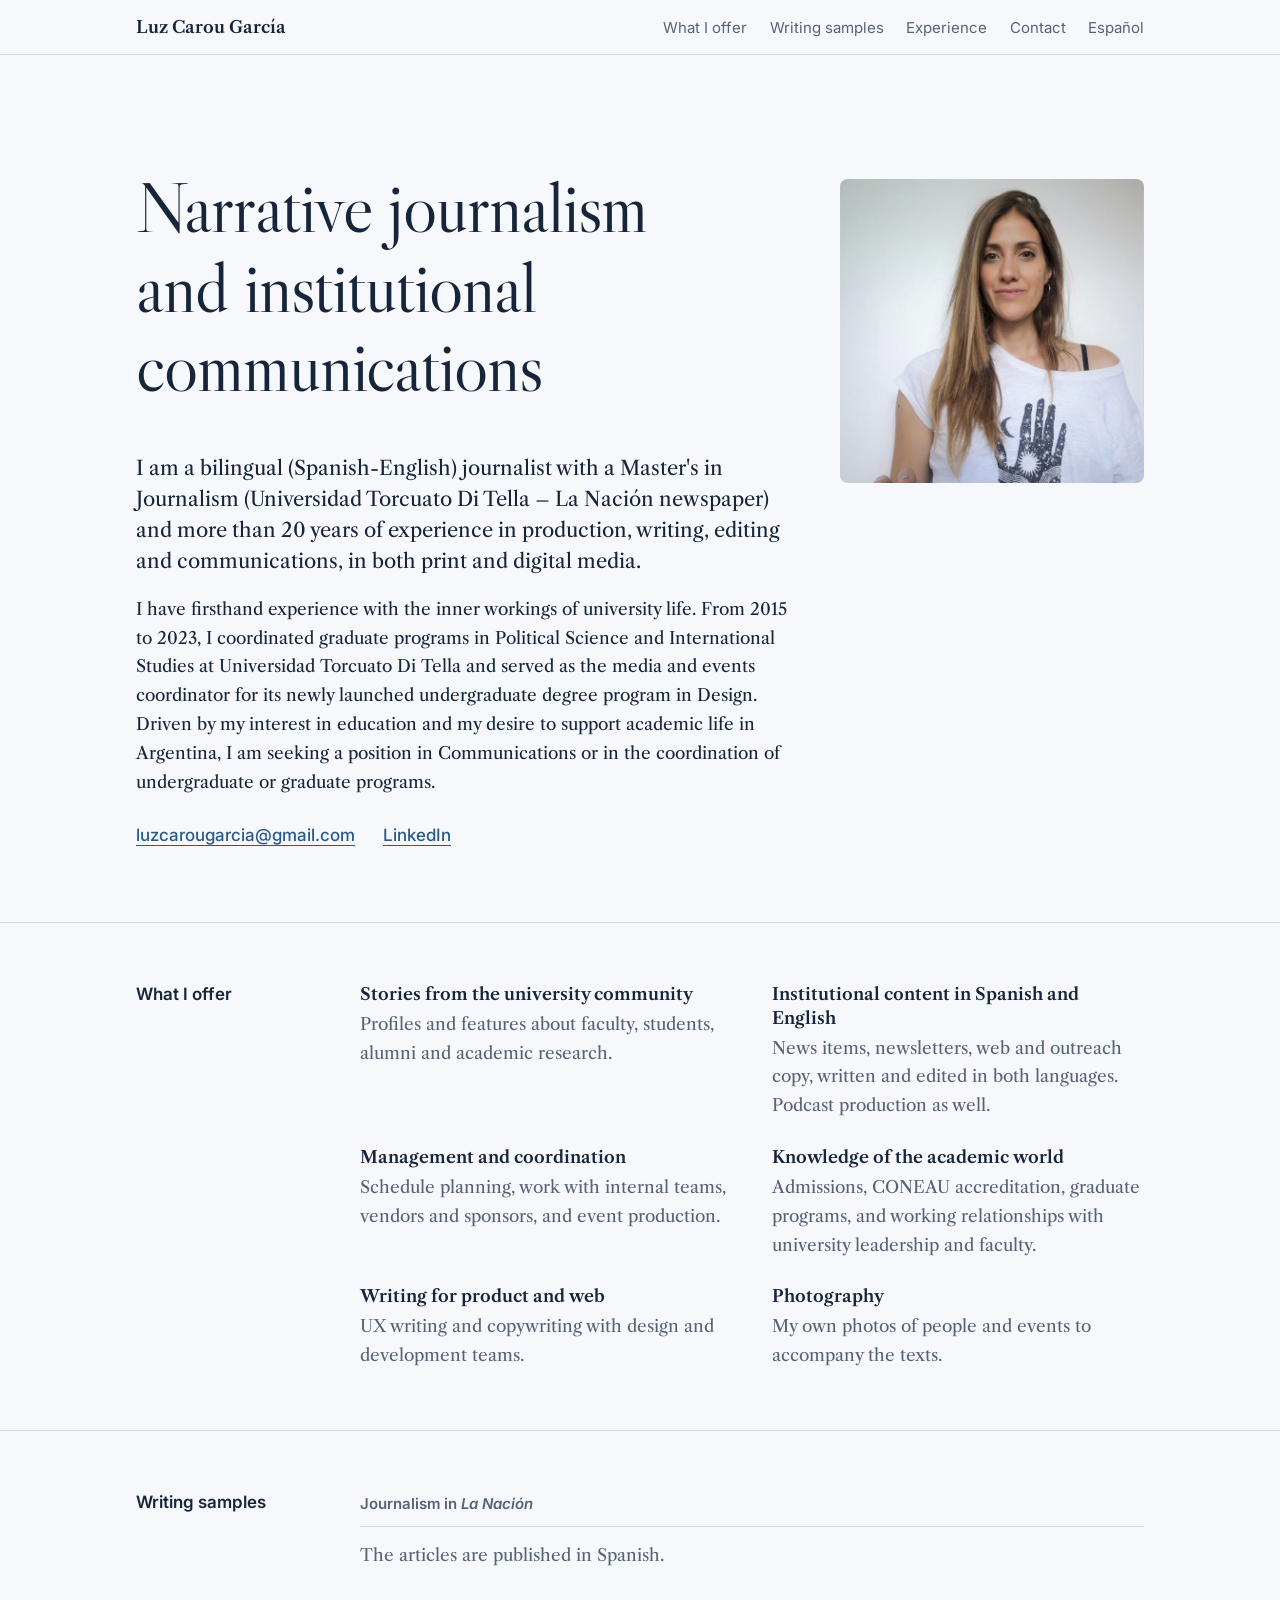
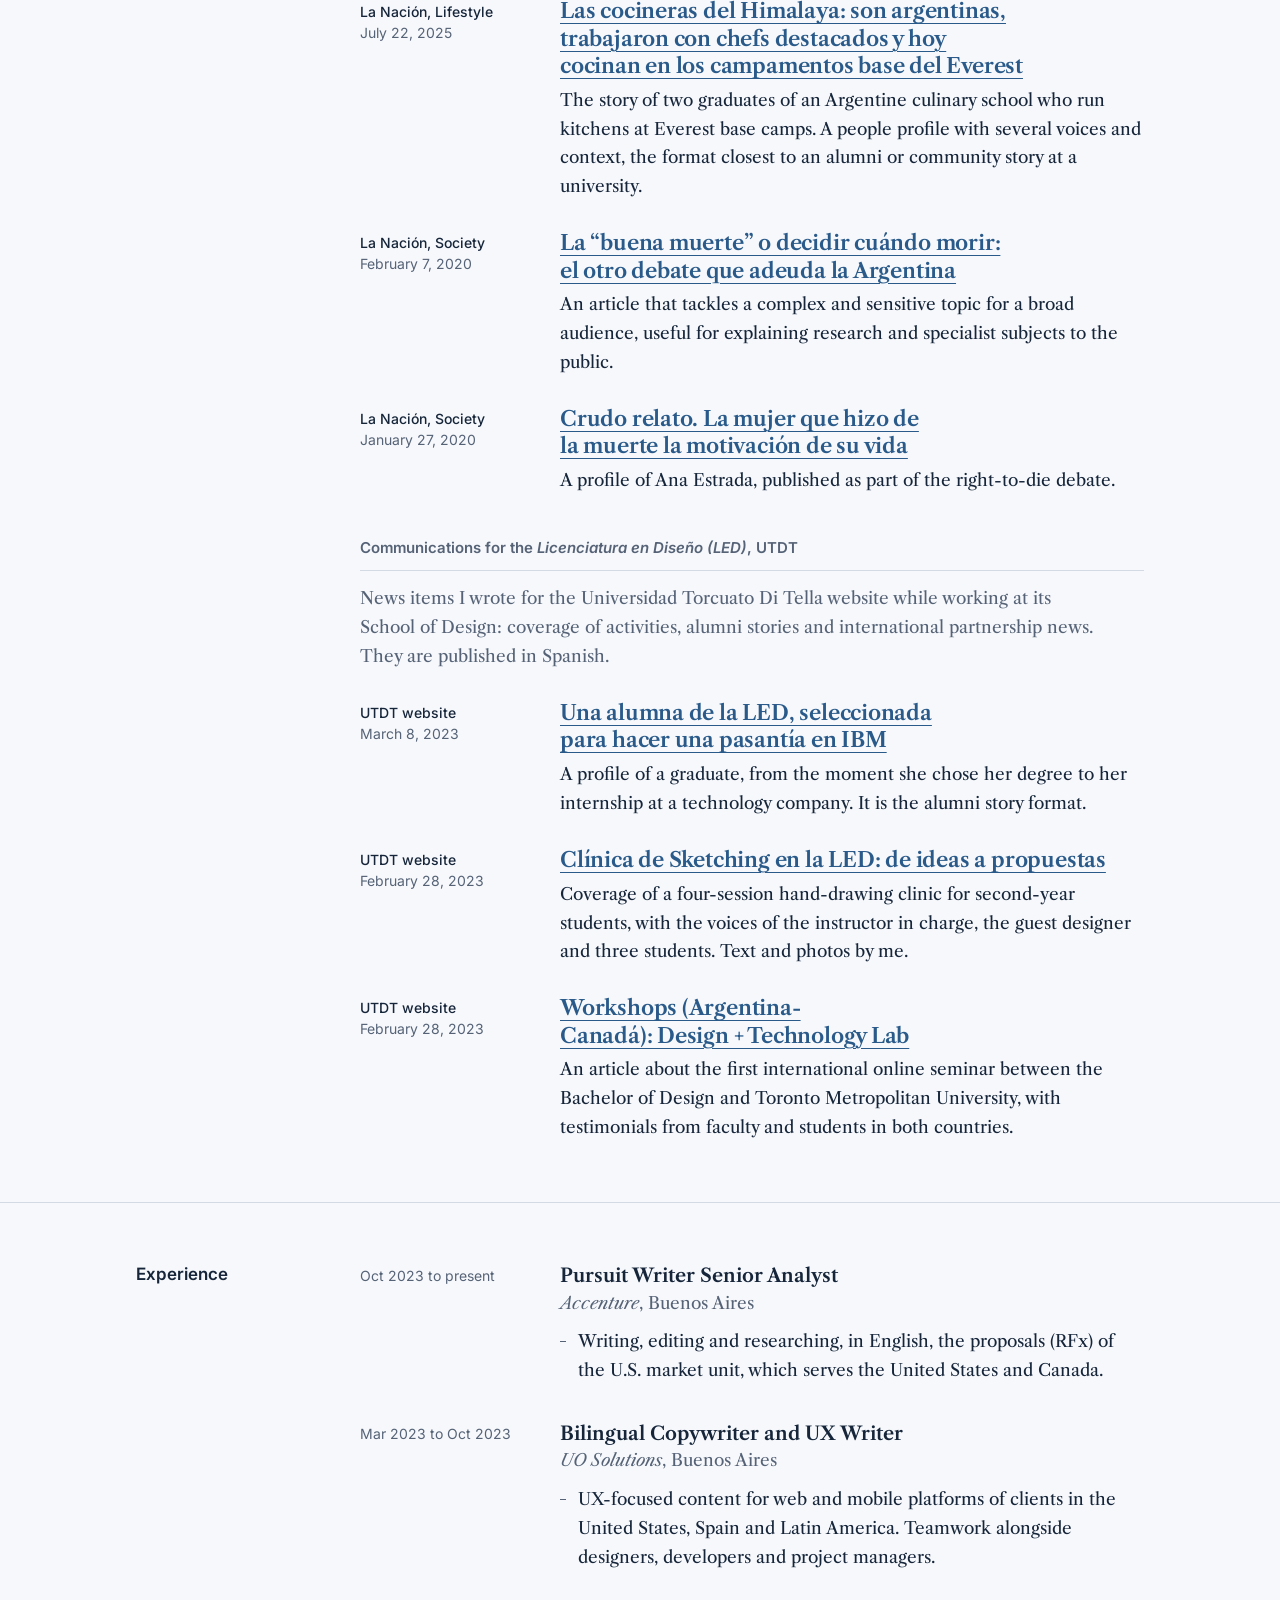
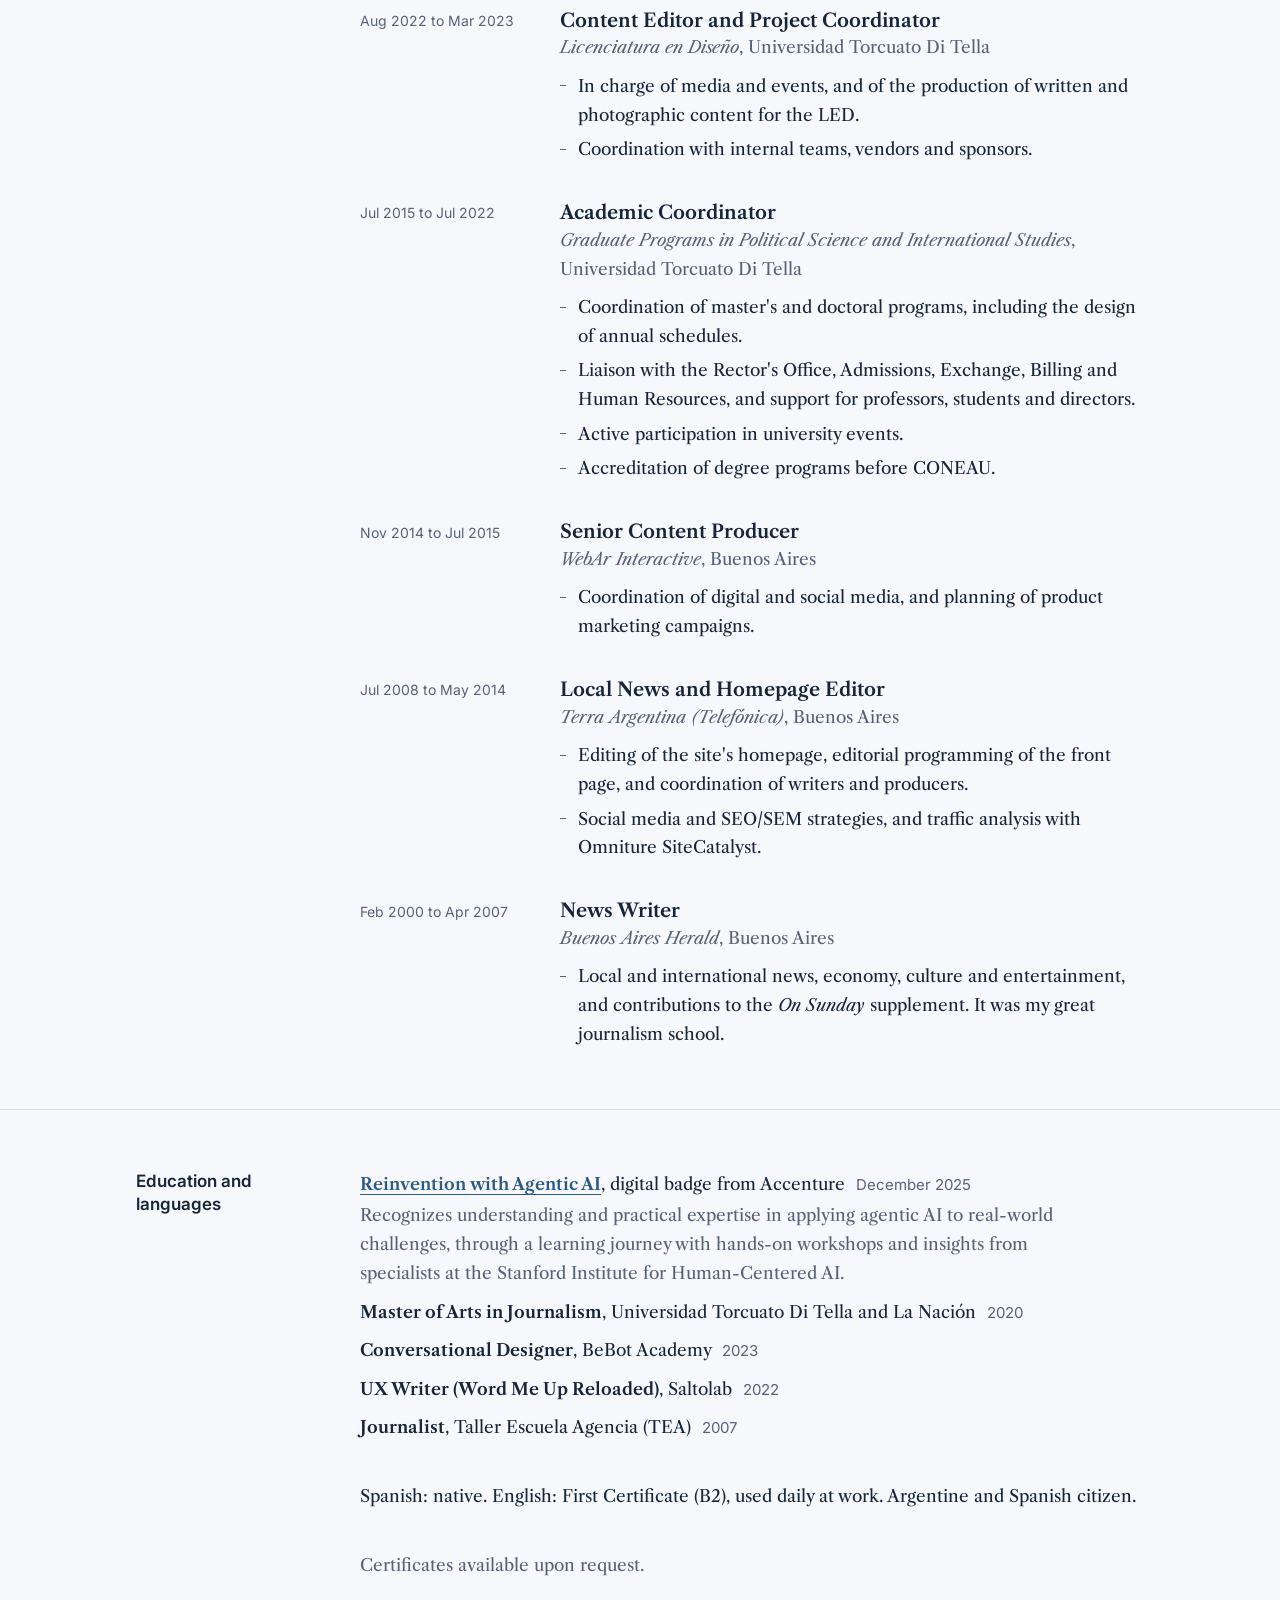
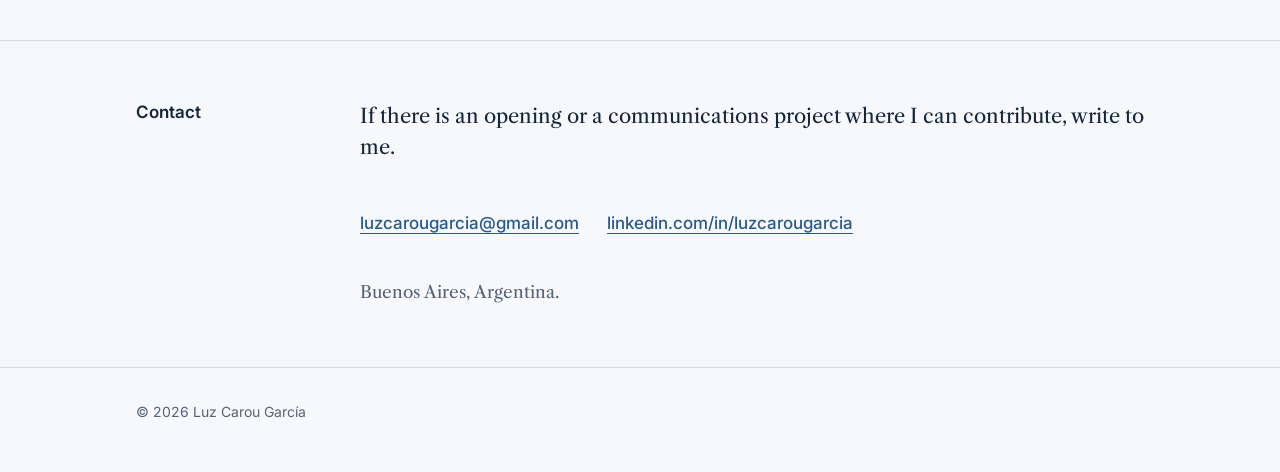
==== commit 1ef1bd24: "Update en.html" ====
--- a/en.html
+++ b/en.html
@@ -258,6 +258,7 @@
             <li><span class="what">Journalist</span>, Taller Escuela Agencia (TEA) <span class="when">2007</span></li>
           </ul>
           <p>Spanish: native. English: First Certificate (B2), used daily at work. Argentine and Spanish citizen.</p>
+          <p class="muted">Certificates available upon request.</p>
         </div>
       </div>
     </section>
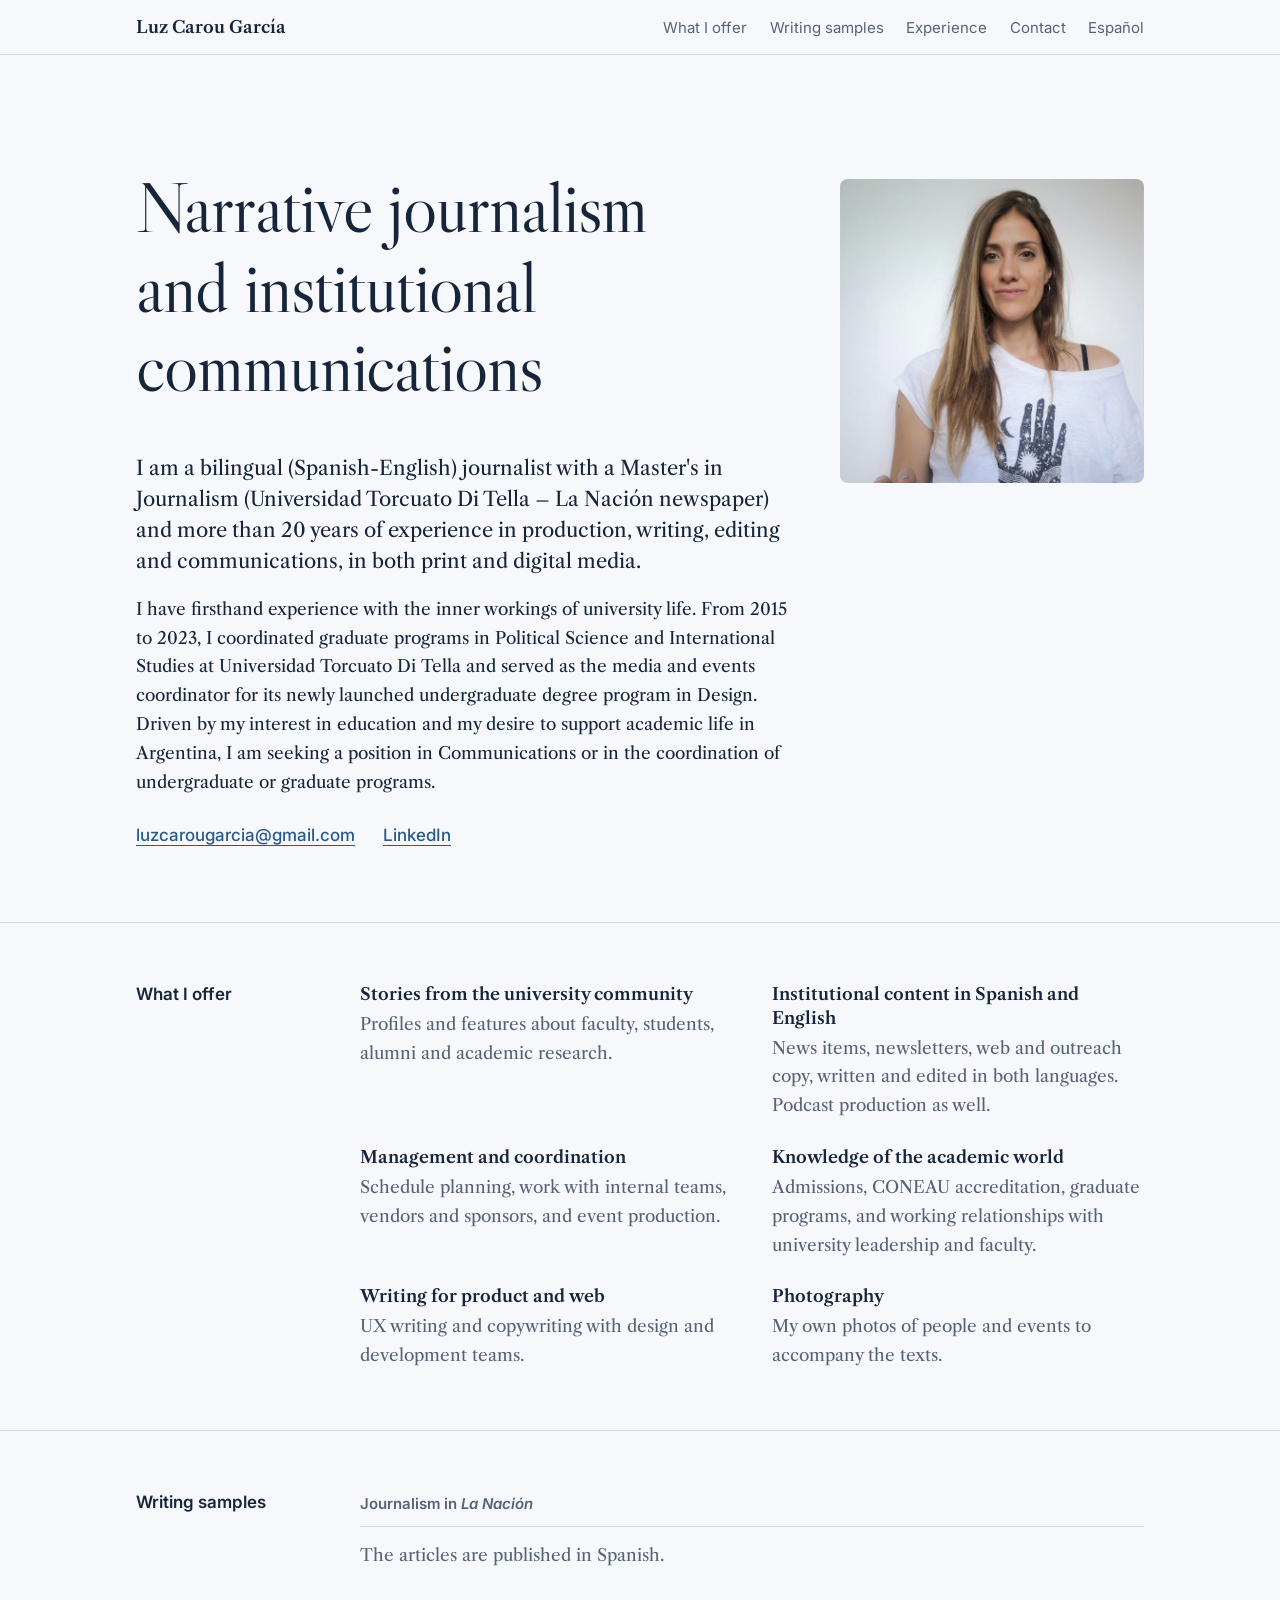
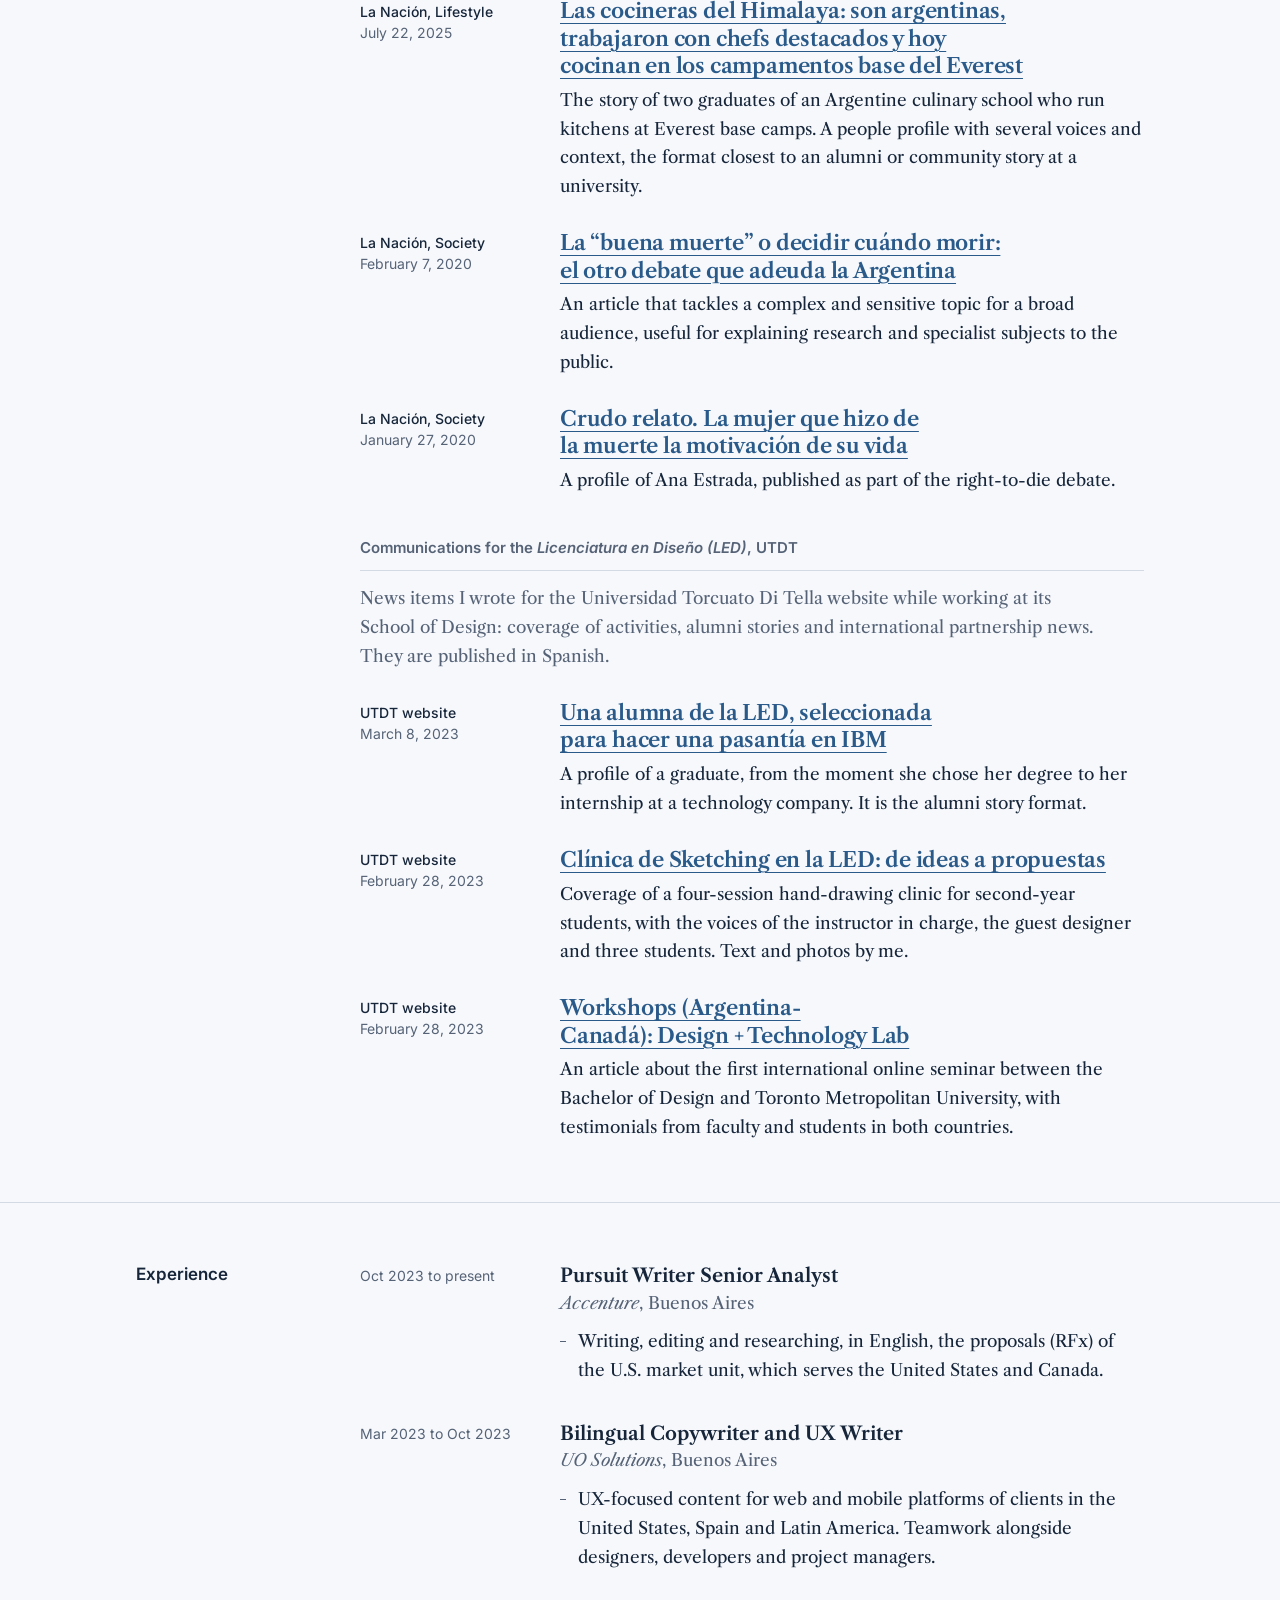
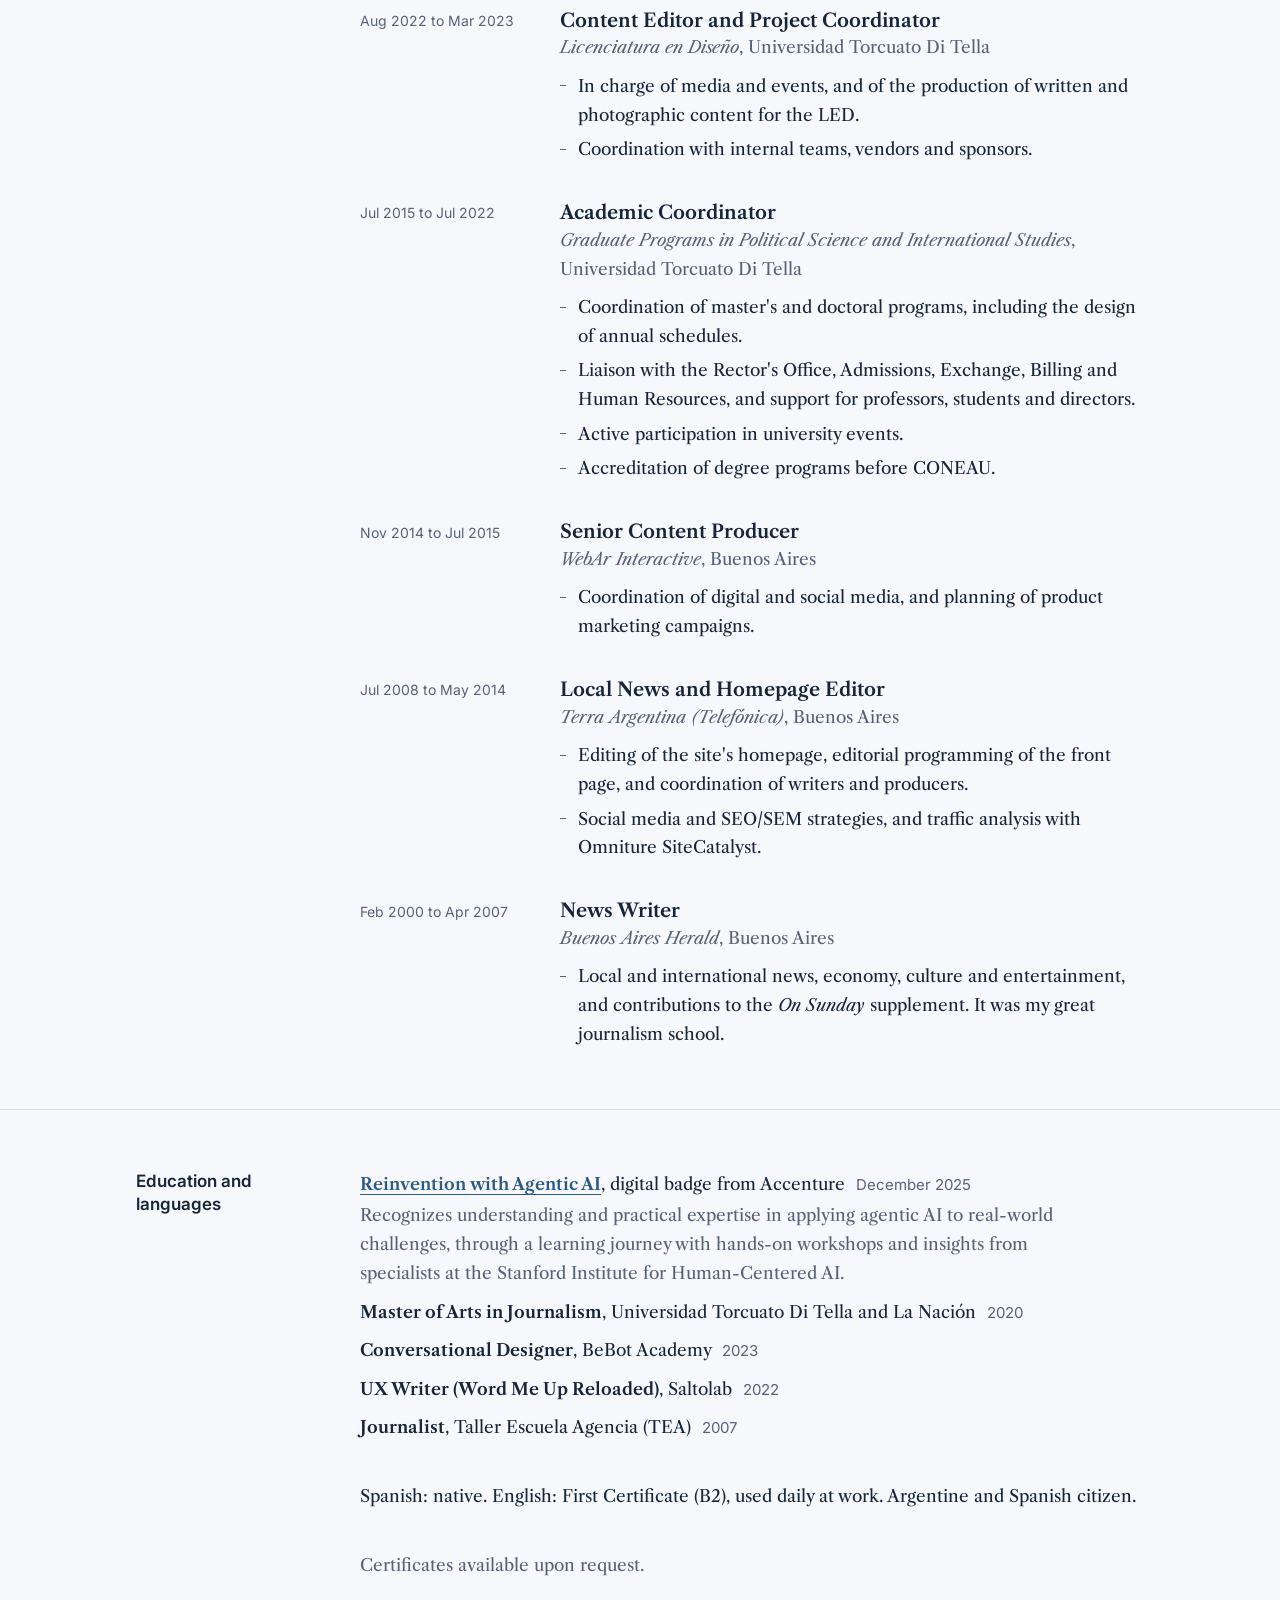
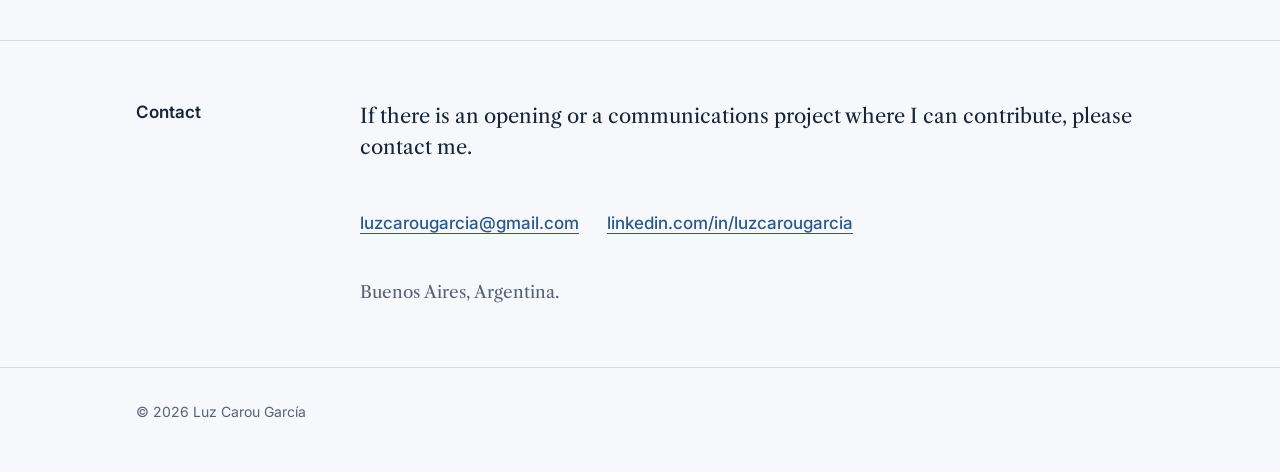
==== commit 1486228d: "Update en.html" ====
--- a/en.html
+++ b/en.html
@@ -267,7 +267,7 @@
       <div class="wrap row">
         <h2 id="t-contact">Contact</h2>
         <div class="stack">
-          <p class="lead">If there is an opening or a communications project where I can contribute, write to me.</p>
+          <p class="lead">If there is an opening or a communications project where I can contribute, please contact me.</p>
           <p class="hero-links">
             <a href="mailto:luzcarougarcia@gmail.com">luzcarougarcia@gmail.com</a>
             <a href="https://linkedin.com/in/luzcarougarcia/" target="_blank" rel="noopener">linkedin.com/in/luzcarougarcia</a>
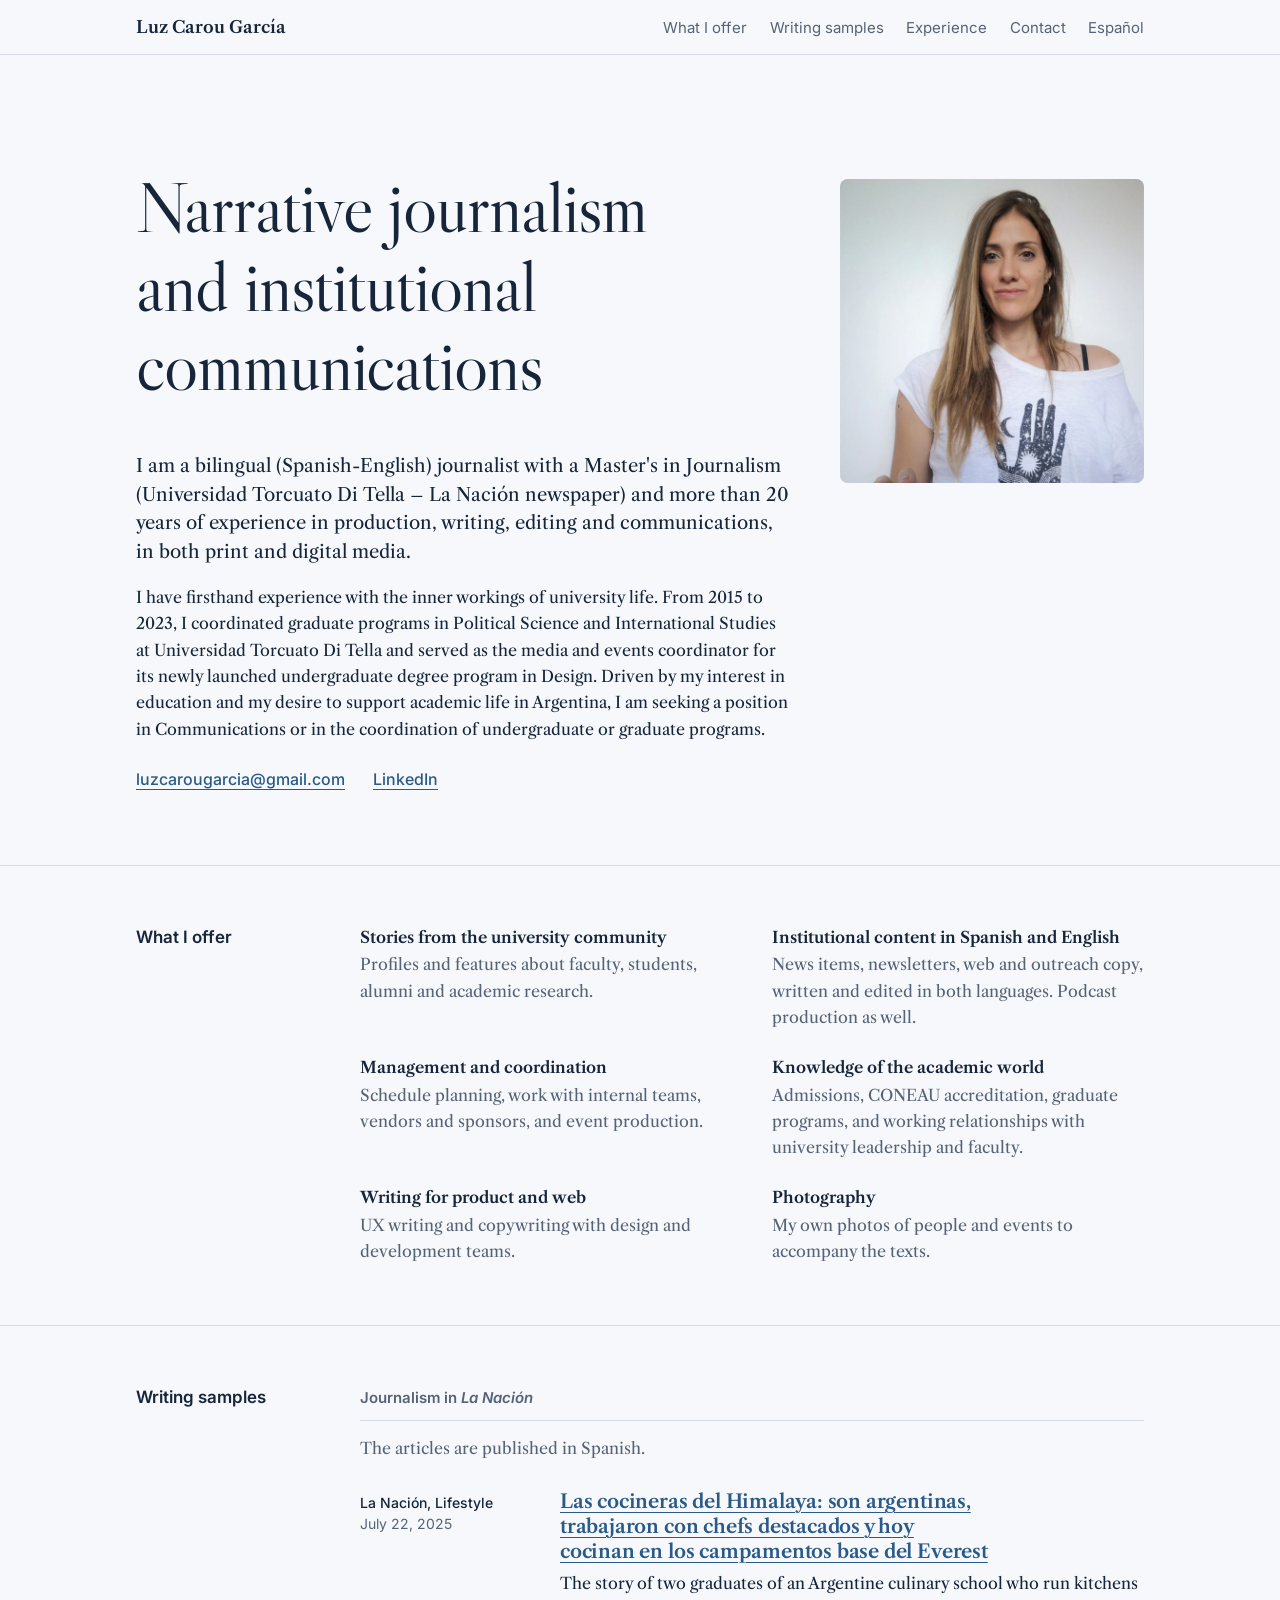
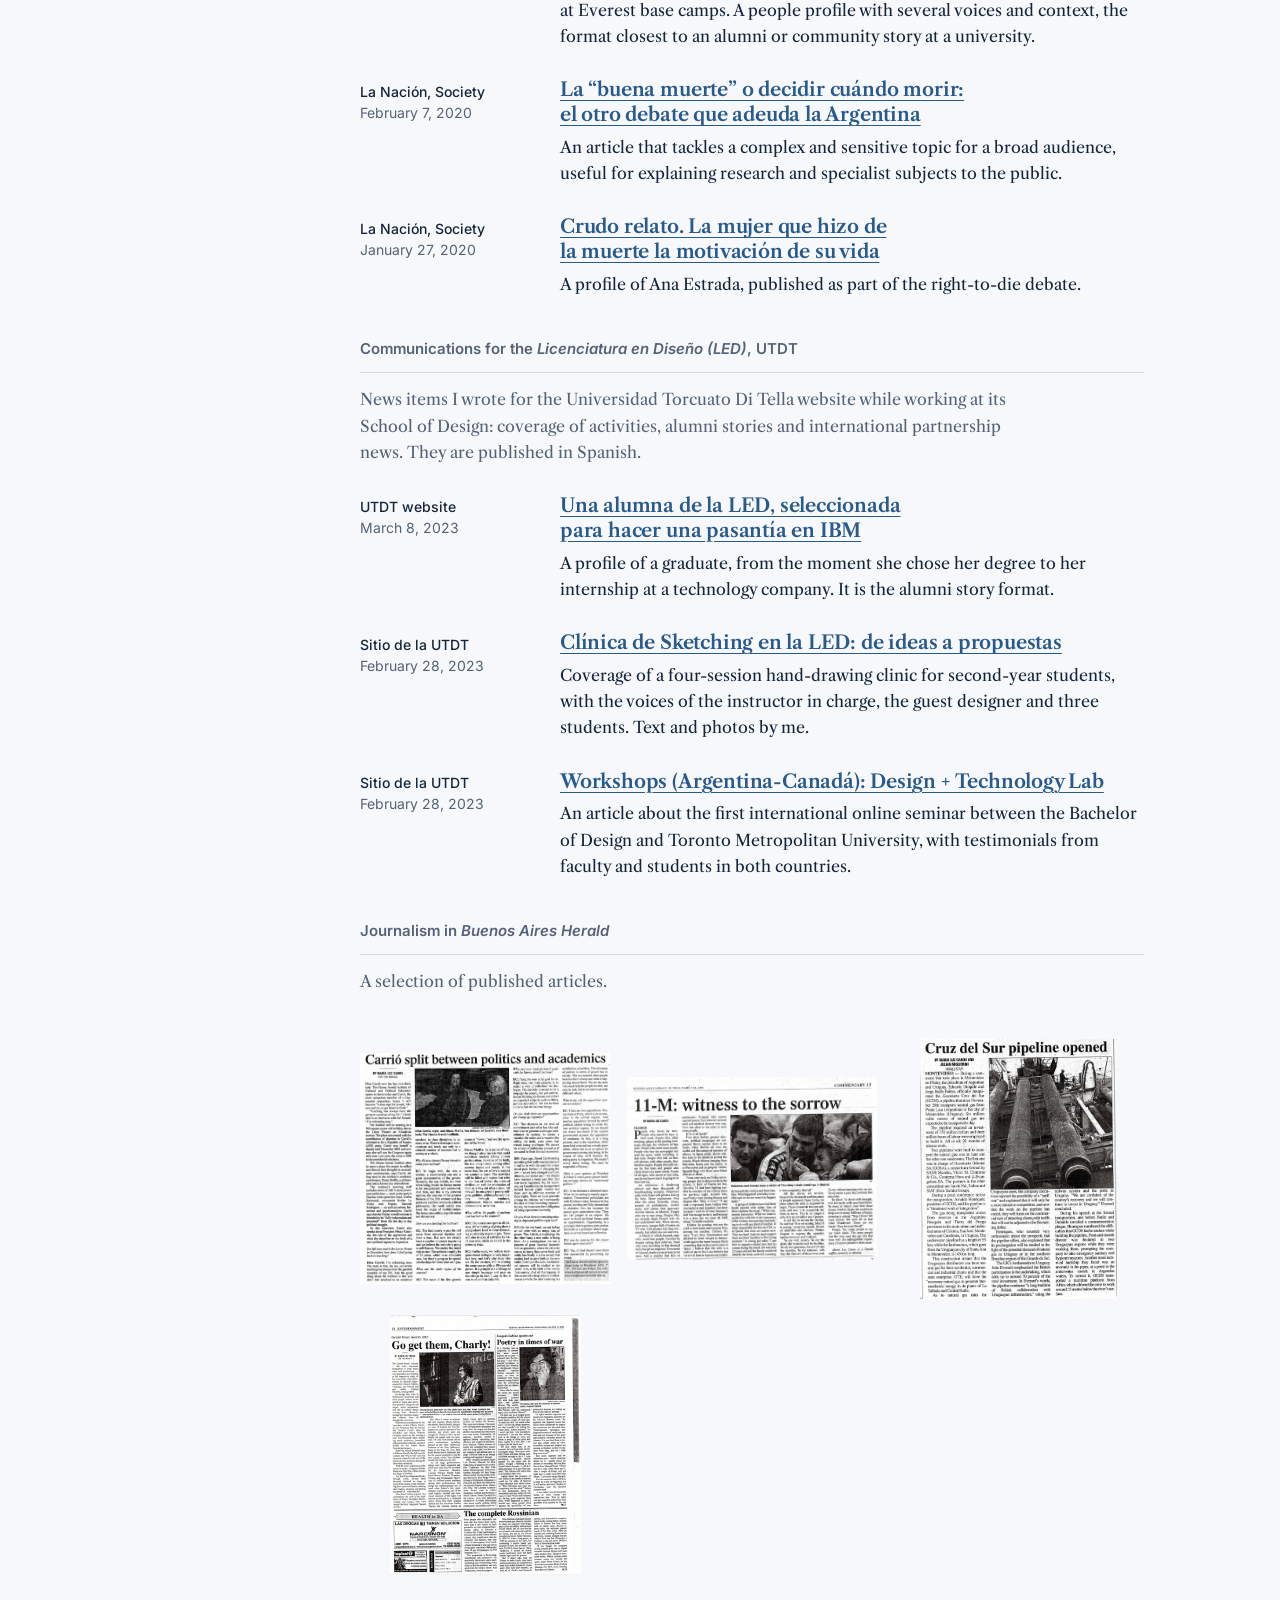
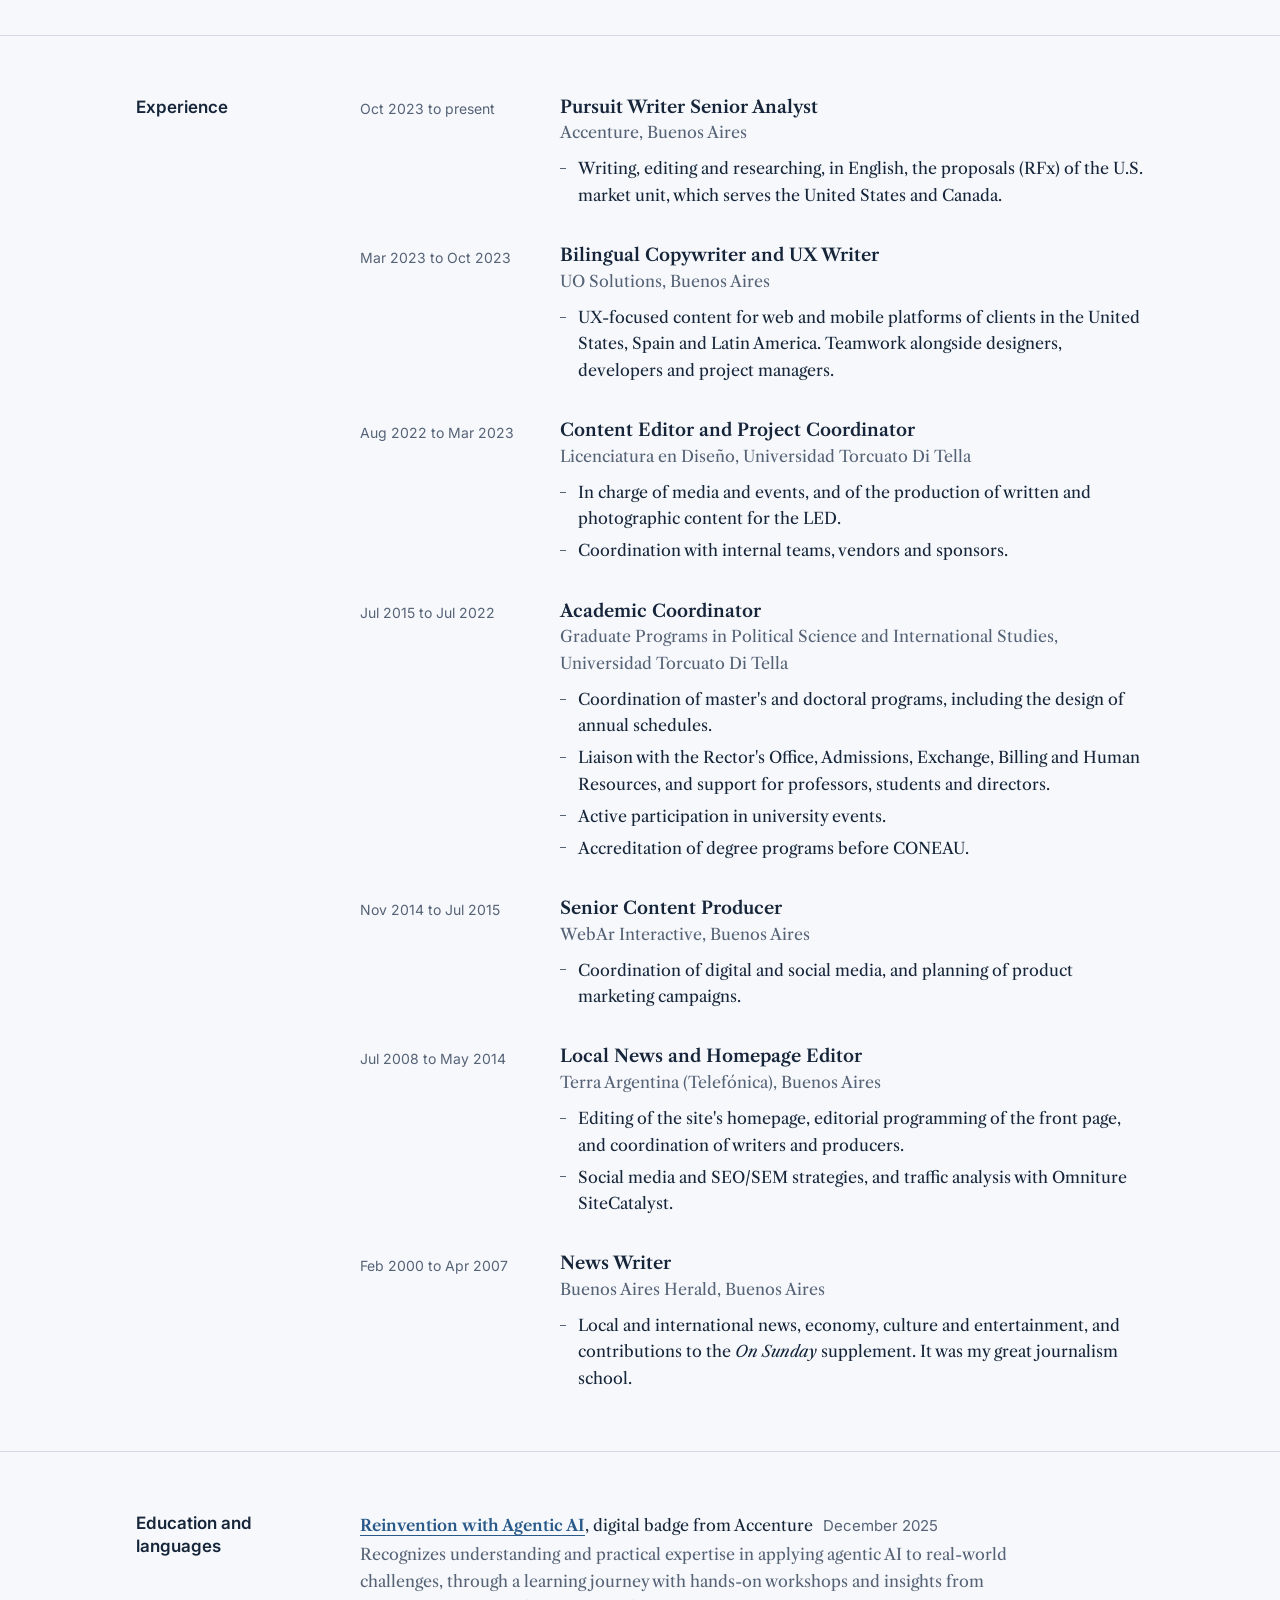
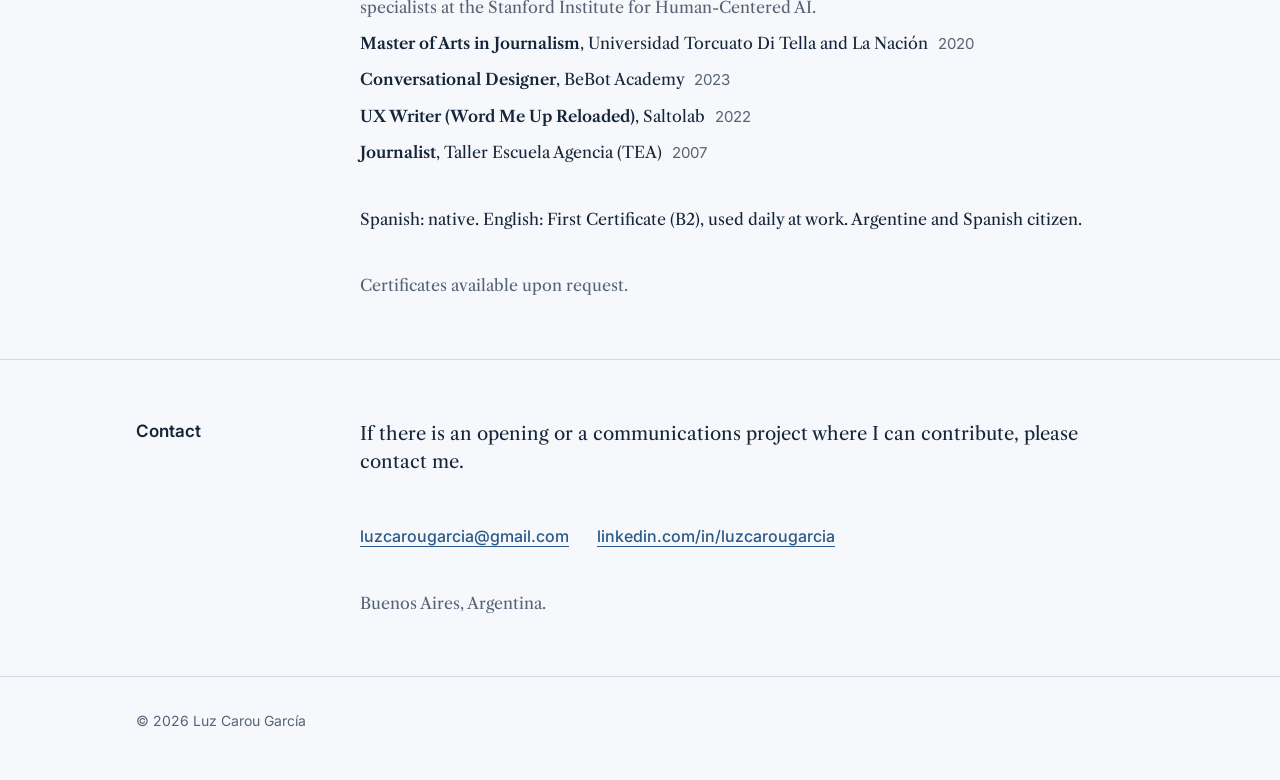
==== commit cdaf9dc4: "Update en.html" ====
--- a/en.html
+++ b/en.html
@@ -93,7 +93,7 @@
         <div class="stack">
 
           <div class="group">
-            <h3 class="group-title">Journalism in ​<em>La Nación</em></h3>
+            <h3 class="group-title">Journalism in <em>La Nación</em></h3>
             <p class="group-note">The articles are published in Spanish.</p>
 
             <article class="piece">
@@ -122,7 +122,7 @@
           </div>
 
           <div class="group">
-            <h3 class="group-title">Communications for the ​<em>Licenciatura en Diseño (LED)</em>, UTDT</h3>
+            <h3 class="group-title">Communications for the <em>Licenciatura en Diseño (LED)</em>, UTDT</h3>
             <p class="group-note">News items I wrote for the Universidad Torcuato Di Tella website while working at its School of Design: coverage of activities, alumni stories and international partnership news. They are published in Spanish.</p>
 
             <article class="piece">
@@ -134,7 +134,7 @@
             </article>
 
             <article class="piece">
-              <p class="dateline"><span class="outlet">UTDT website</span><time datetime="2023-02-28">February 28, 2023</time></p>
+              <p class="dateline"><span class="outlet">Sitio de la UTDT</span><time datetime="2023-02-28">February 28, 2023</time></p>
               <div>
                 <h4><a href="https://www.utdt.edu/novedades.php?id_novedad=5250" target="_blank" rel="noopener" lang="es">Clínica de Sketching en la LED: de ideas a propuestas</a></h4>
                 <p>Coverage of a four-session hand-drawing clinic for second-year students, with the voices of the instructor in charge, the guest designer and three students. Text and photos by me.</p>
@@ -142,7 +142,7 @@
             </article>
 
             <article class="piece">
-              <p class="dateline"><span class="outlet">UTDT website</span><time datetime="2023-02-28">February 28, 2023</time></p>
+              <p class="dateline"><span class="outlet">Sitio de la UTDT</span><time datetime="2023-02-28">February 28, 2023</time></p>
               <div>
                 <h4><a href="https://www.utdt.edu/ver_novedad.php?id_novedad=5251&amp;id_item_menu=26533" target="_blank" rel="noopener" lang="es">Workshops (Argentina-Canadá): Design + Technology Lab</a></h4>
                 <p>An article about the first international online seminar between the Bachelor of Design and Toronto Metropolitan University, with testimonials from faculty and students in both countries.</p>
@@ -150,6 +150,26 @@
             </article>
           </div>
 
+          <div class="group">
+            <h3 class="group-title">Journalism in <em>Buenos Aires Herald</em></h3>
+            <p class="group-note">A selection of published articles.</p>
+
+            <div class="herald-gallery" style="display:grid; grid-template-columns:repeat(auto-fit, minmax(220px, 1fr)); gap:16px; margin-top:16px;">
+              <a href="images/herald-article-01.jpg" target="_blank" rel="noopener">
+                <img src="images/herald-article-01.jpg" alt="Article published in Buenos Aires Herald 01" loading="lazy" style="display:block; width:100%; height:260px; object-fit:contain;">
+              </a>
+              <a href="images/herald-article-02.jpg" target="_blank" rel="noopener">
+                <img src="images/herald-article-02.jpg" alt="Article published in Buenos Aires Herald 02" loading="lazy" style="display:block; width:100%; height:260px; object-fit:contain;">
+              </a>
+              <a href="images/herald-article-03.jpg" target="_blank" rel="noopener">
+                <img src="images/herald-article-03.jpg" alt="Article published in Buenos Aires Herald 03" loading="lazy" style="display:block; width:100%; height:260px; object-fit:contain;">
+              </a>
+              <a href="images/herald-article-10.jpg" target="_blank" rel="noopener">
+                <img src="images/herald-article-10.jpg" alt="Article published in Buenos Aires Herald 10" loading="lazy" style="display:block; width:100%; height:260px; object-fit:contain;">
+              </a>
+            </div>
+          </div>
+
         </div>
       </div>
     </section>
@@ -163,7 +183,7 @@
             <p class="dateline"><time datetime="2023-10">Oct 2023</time> to present</p>
             <div>
               <h3>Pursuit Writer Senior Analyst</h3>
-              <p class="org">​<em>Accenture</em>, Buenos Aires</p>
+              <p class="org">Accenture, Buenos Aires</p>
               <ul>
                 <li>Writing, editing and researching, in English, the proposals (RFx) of the U.S. market unit, which serves the United States and Canada.</li>
               </ul>
@@ -174,7 +194,7 @@
             <p class="dateline"><time datetime="2023-03">Mar 2023</time> to <time datetime="2023-10">Oct 2023</time></p>
             <div>
               <h3>Bilingual Copywriter and UX Writer</h3>
-              <p class="org">​<em>UO Solutions</em>, Buenos Aires</p>
+              <p class="org">UO Solutions, Buenos Aires</p>
               <ul>
                 <li>UX-focused content for web and mobile platforms of clients in the United States, Spain and Latin America. Teamwork alongside designers, developers and project managers.</li>
               </ul>
@@ -185,7 +205,7 @@
             <p class="dateline"><time datetime="2022-08">Aug 2022</time> to <time datetime="2023-03">Mar 2023</time></p>
             <div>
               <h3>Content Editor and Project Coordinator</h3>
-              <p class="org">​<em>Licenciatura en Diseño</em>, Universidad Torcuato Di Tella</p>
+              <p class="org">Licenciatura en Diseño, Universidad Torcuato Di Tella</p>
               <ul>
                 <li>In charge of media and events, and of the production of written and photographic content for the LED.</li>
                 <li>Coordination with internal teams, vendors and sponsors.</li>
@@ -197,7 +217,7 @@
             <p class="dateline"><time datetime="2015-07">Jul 2015</time> to <time datetime="2022-07">Jul 2022</time></p>
             <div>
               <h3>Academic Coordinator</h3>
-              <p class="org">​<em>Graduate Programs in Political Science and International Studies</em>, Universidad Torcuato Di Tella</p>
+              <p class="org">Graduate Programs in Political Science and International Studies, Universidad Torcuato Di Tella</p>
               <ul>
                 <li>Coordination of master's and doctoral programs, including the design of annual schedules.</li>
                 <li>Liaison with the Rector's Office, Admissions, Exchange, Billing and Human Resources, and support for professors, students and directors.</li>
@@ -211,7 +231,7 @@
             <p class="dateline"><time datetime="2014-11">Nov 2014</time> to <time datetime="2015-07">Jul 2015</time></p>
             <div>
               <h3>Senior Content Producer</h3>
-              <p class="org">​<em>WebAr Interactive</em>, Buenos Aires</p>
+              <p class="org">WebAr Interactive, Buenos Aires</p>
               <ul>
                 <li>Coordination of digital and social media, and planning of product marketing campaigns.</li>
               </ul>
@@ -222,7 +242,7 @@
             <p class="dateline"><time datetime="2008-07">Jul 2008</time> to <time datetime="2014-05">May 2014</time></p>
             <div>
               <h3>Local News and Homepage Editor</h3>
-              <p class="org"><em>Terra Argentina (Telefónica)</em>, Buenos Aires</p>
+              <p class="org">Terra Argentina (Telefónica), Buenos Aires</p>
               <ul>
                 <li>Editing of the site's homepage, editorial programming of the front page, and coordination of writers and producers.</li>
                 <li>Social media and SEO/SEM strategies, and traffic analysis with Omniture SiteCatalyst.</li>
@@ -234,7 +254,7 @@
             <p class="dateline"><time datetime="2000-02">Feb 2000</time> to <time datetime="2007-04">Apr 2007</time></p>
             <div>
               <h3>News Writer</h3>
-              <p class="org"><em>Buenos Aires Herald</em>, Buenos Aires</p>
+              <p class="org">Buenos Aires Herald, Buenos Aires</p>
               <ul>
                 <li>Local and international news, economy, culture and entertainment, and contributions to the <em>On Sunday</em> supplement. It was my great journalism school.</li>
               </ul>
--- a/style.css
+++ b/style.css
@@ -17,6 +17,10 @@
   --gutter: clamp(1rem, 4vw, 2.5rem);
   --label-col: 11.5rem;
   --measure: 68ch;
+
+  /* Tamaño base del texto. Es el único número que hay que tocar para agrandar o achicar
+     todo el sitio: 1rem = 16 px (parecido a The New Yorker), 1.0625rem = 17 px, 0.9375rem = 15 px. */
+  --text: 1rem;
 }
 
 *,
@@ -36,8 +40,8 @@
   background: var(--paper);
   color: var(--ink);
   font-family: var(--serif);
-  font-size: 1.0625rem;
-  line-height: 1.7;
+  font-size: var(--text);
+  line-height: 1.65;
 }
 
 ::selection {
@@ -148,6 +152,25 @@
   color: var(--ink);
 }
 
+@media (max-width: 47.99rem) {
+  .masthead nav {
+    width: 100%;
+  }
+
+  .masthead nav ul {
+    flex-wrap: nowrap;
+    justify-content: space-between;
+    gap: 0.35rem;
+    overflow-x: auto;
+    scrollbar-width: none;
+  }
+
+  .masthead nav a {
+    font-size: clamp(0.625rem, 3.1vw, 0.8125rem);
+    white-space: nowrap;
+  }
+}
+
 /* ---------- Portada ---------- */
 
 .hero {
@@ -172,7 +195,7 @@
 }
 
 .lead {
-  font-size: 1.25rem;
+  font-size: 1.15em;
   line-height: 1.55;
 }
 
@@ -299,7 +322,7 @@
 }
 
 .piece h4 {
-  font-size: 1.3125rem;
+  font-size: 1.2em;
   font-weight: 600;
   line-height: 1.3;
   letter-spacing: -0.01em;
@@ -338,7 +361,7 @@
 }
 
 .job h3 {
-  font-size: 1.1875rem;
+  font-size: 1.1em;
   font-weight: 600;
   line-height: 1.35;
 }
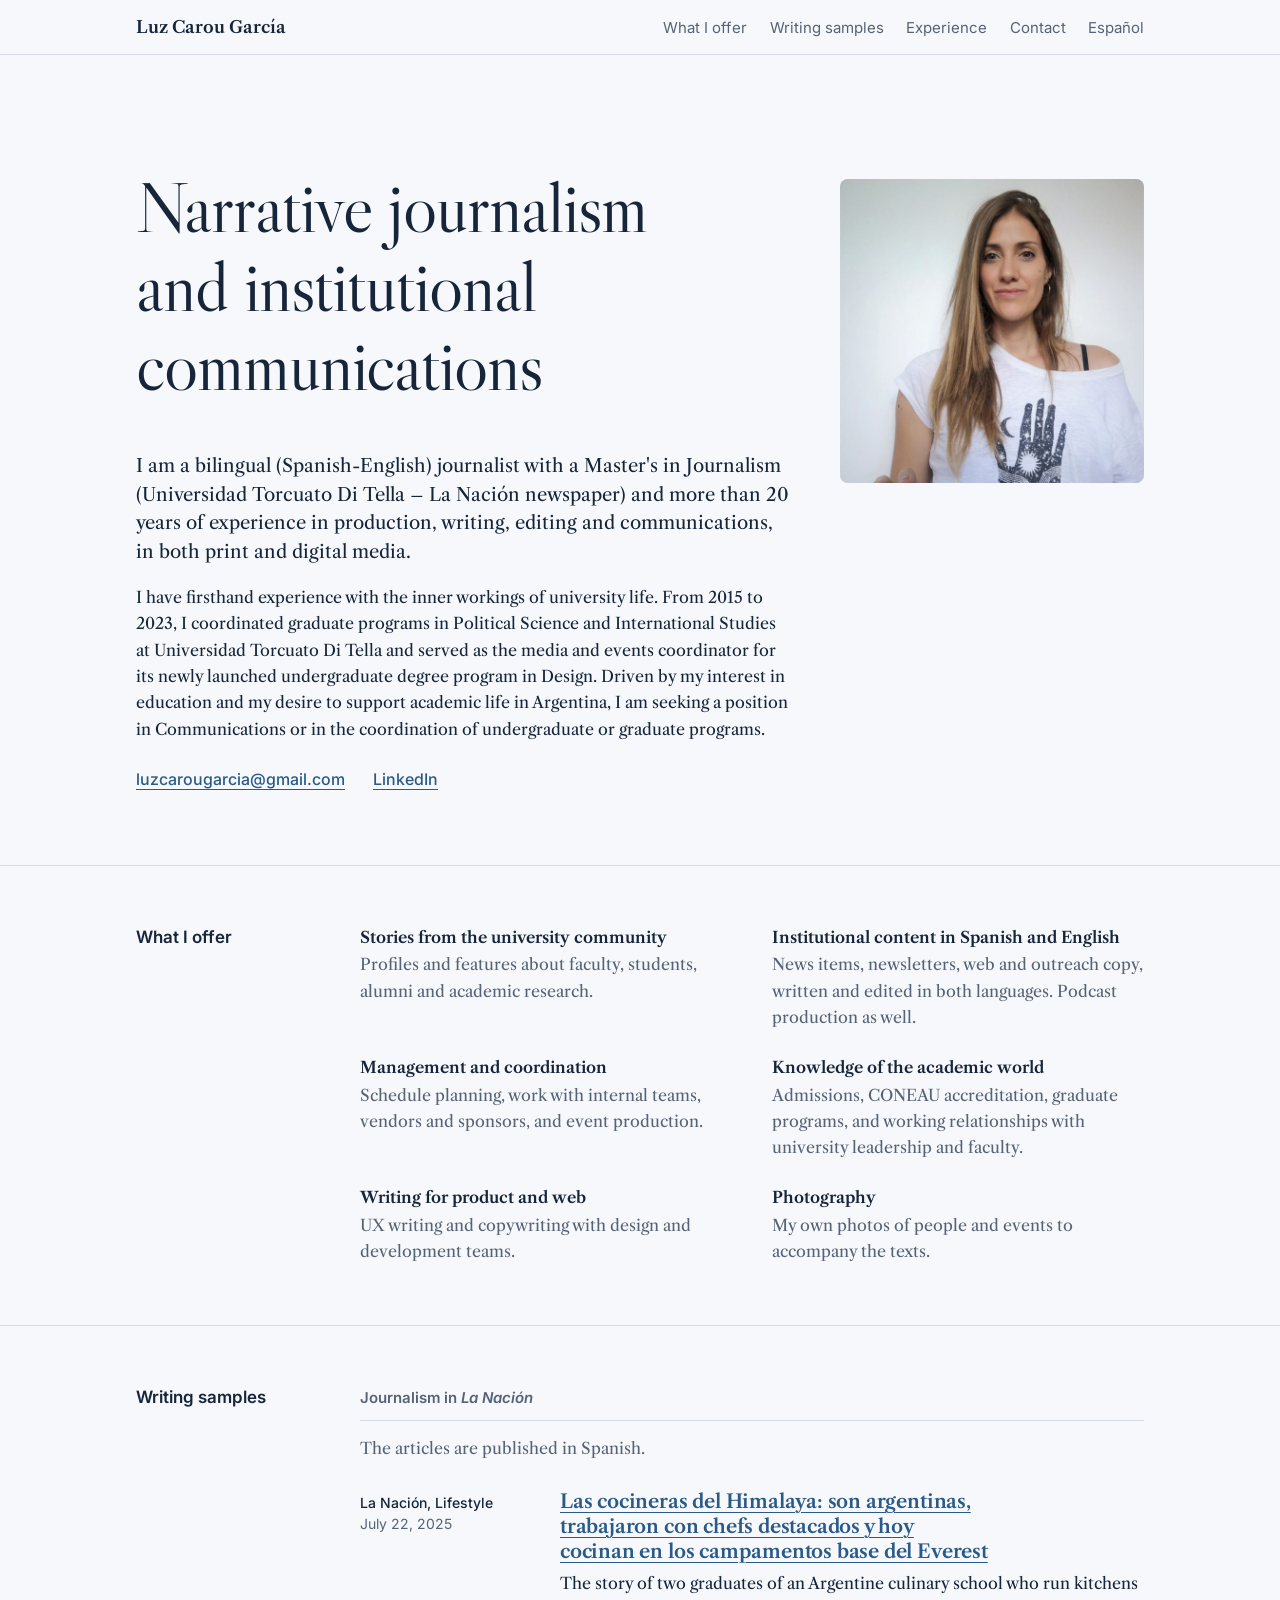
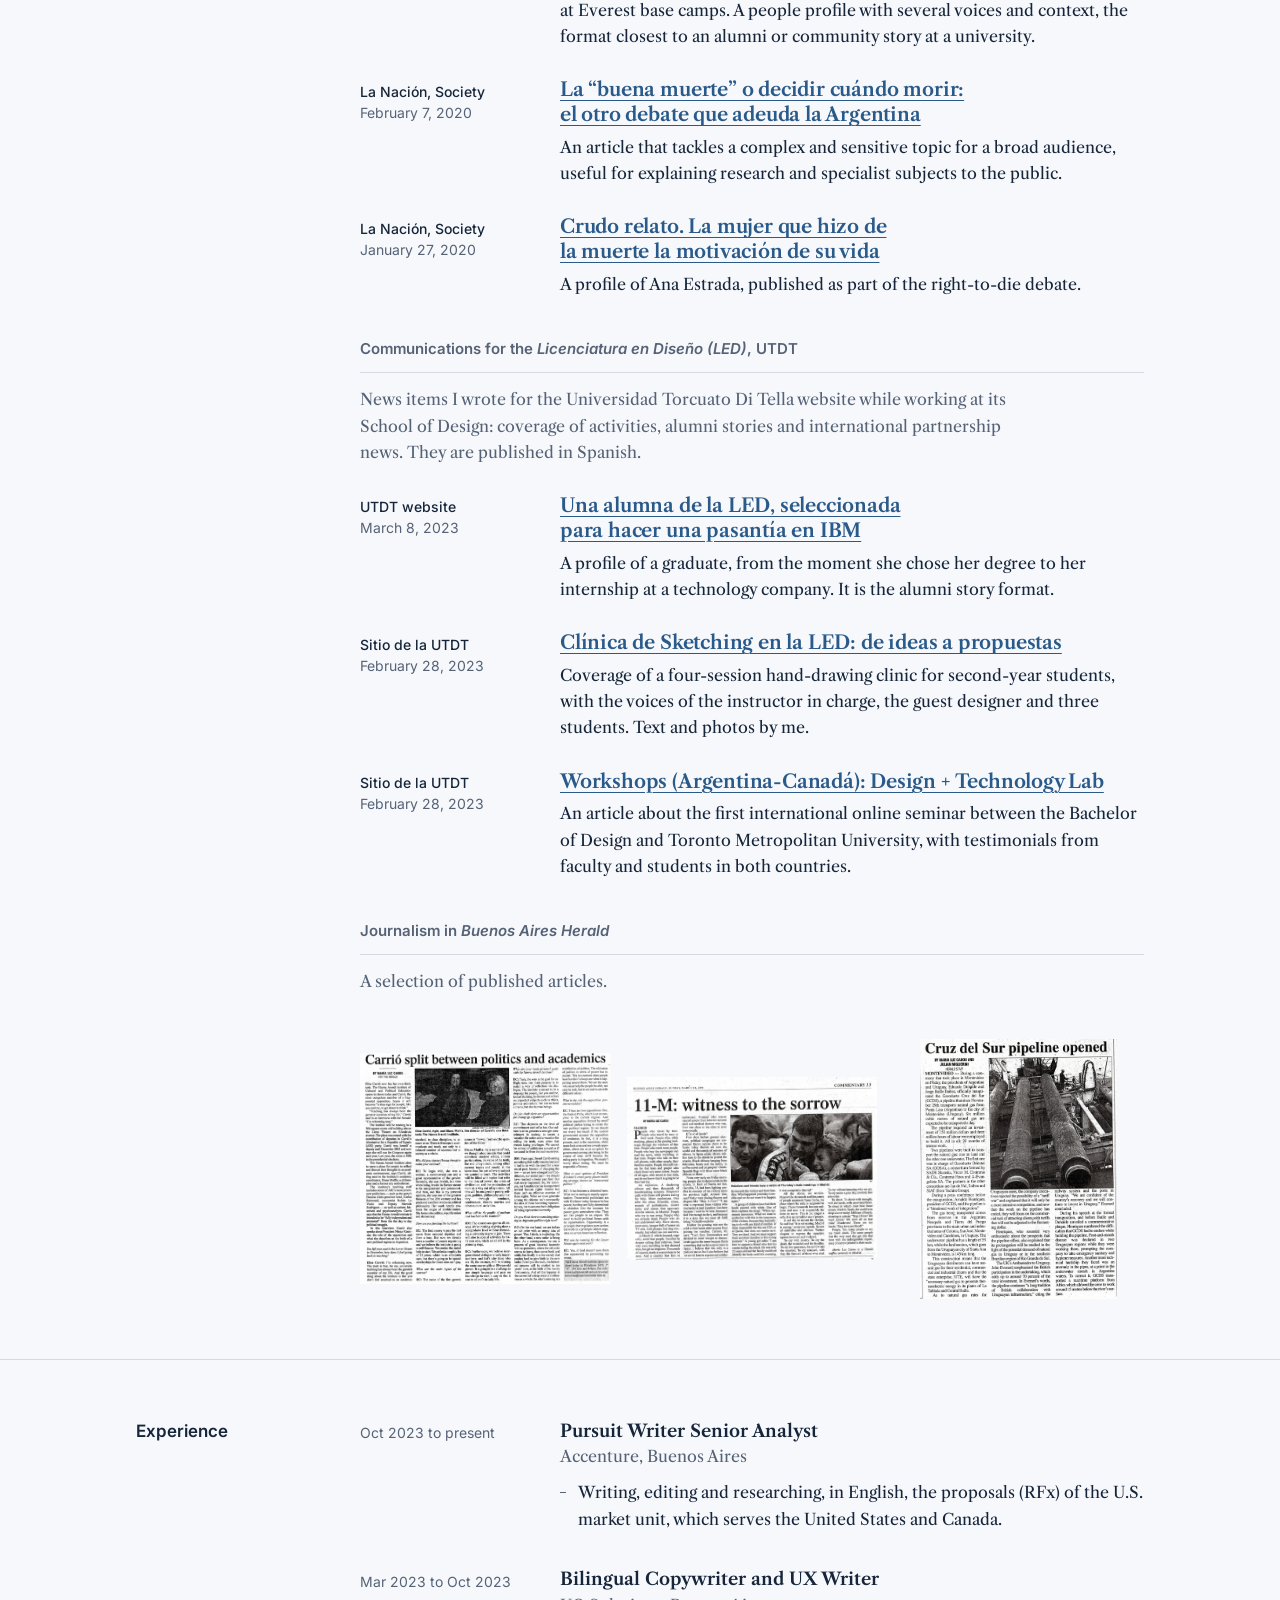
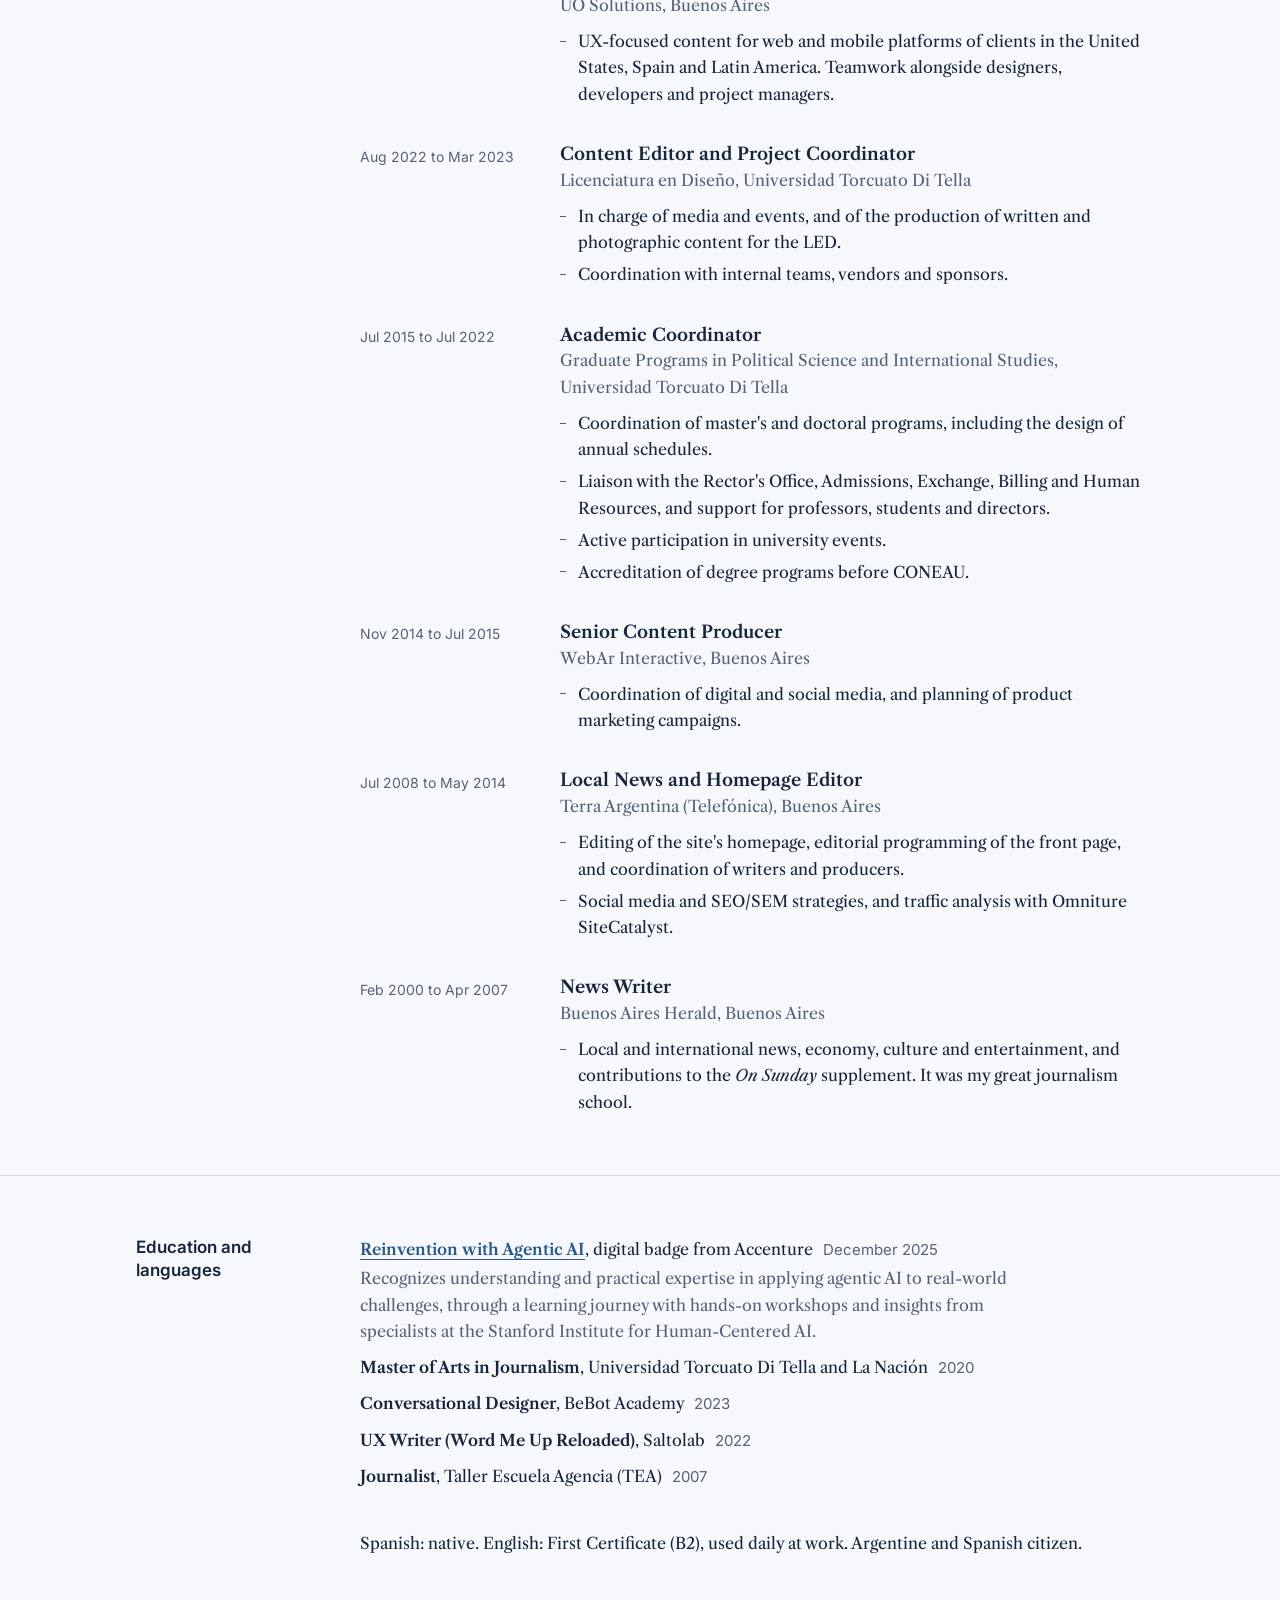
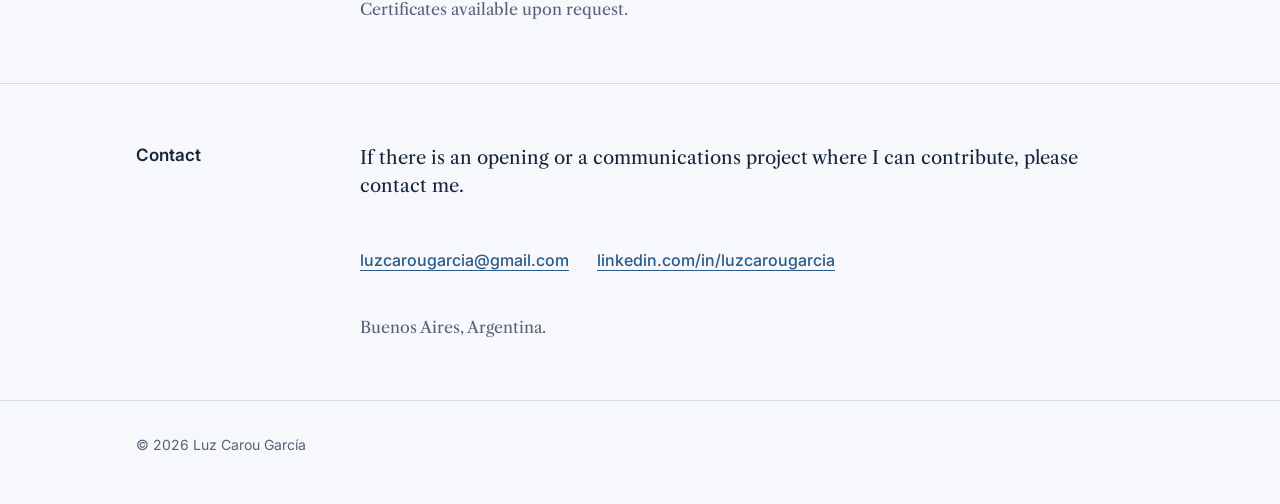
==== commit ba52144b: "Update en.html" ====
--- a/en.html
+++ b/en.html
@@ -164,9 +164,6 @@
               <a href="images/herald-article-03.jpg" target="_blank" rel="noopener">
                 <img src="images/herald-article-03.jpg" alt="Article published in Buenos Aires Herald 03" loading="lazy" style="display:block; width:100%; height:260px; object-fit:contain;">
               </a>
-              <a href="images/herald-article-10.jpg" target="_blank" rel="noopener">
-                <img src="images/herald-article-10.jpg" alt="Article published in Buenos Aires Herald 10" loading="lazy" style="display:block; width:100%; height:260px; object-fit:contain;">
-              </a>
             </div>
           </div>
 
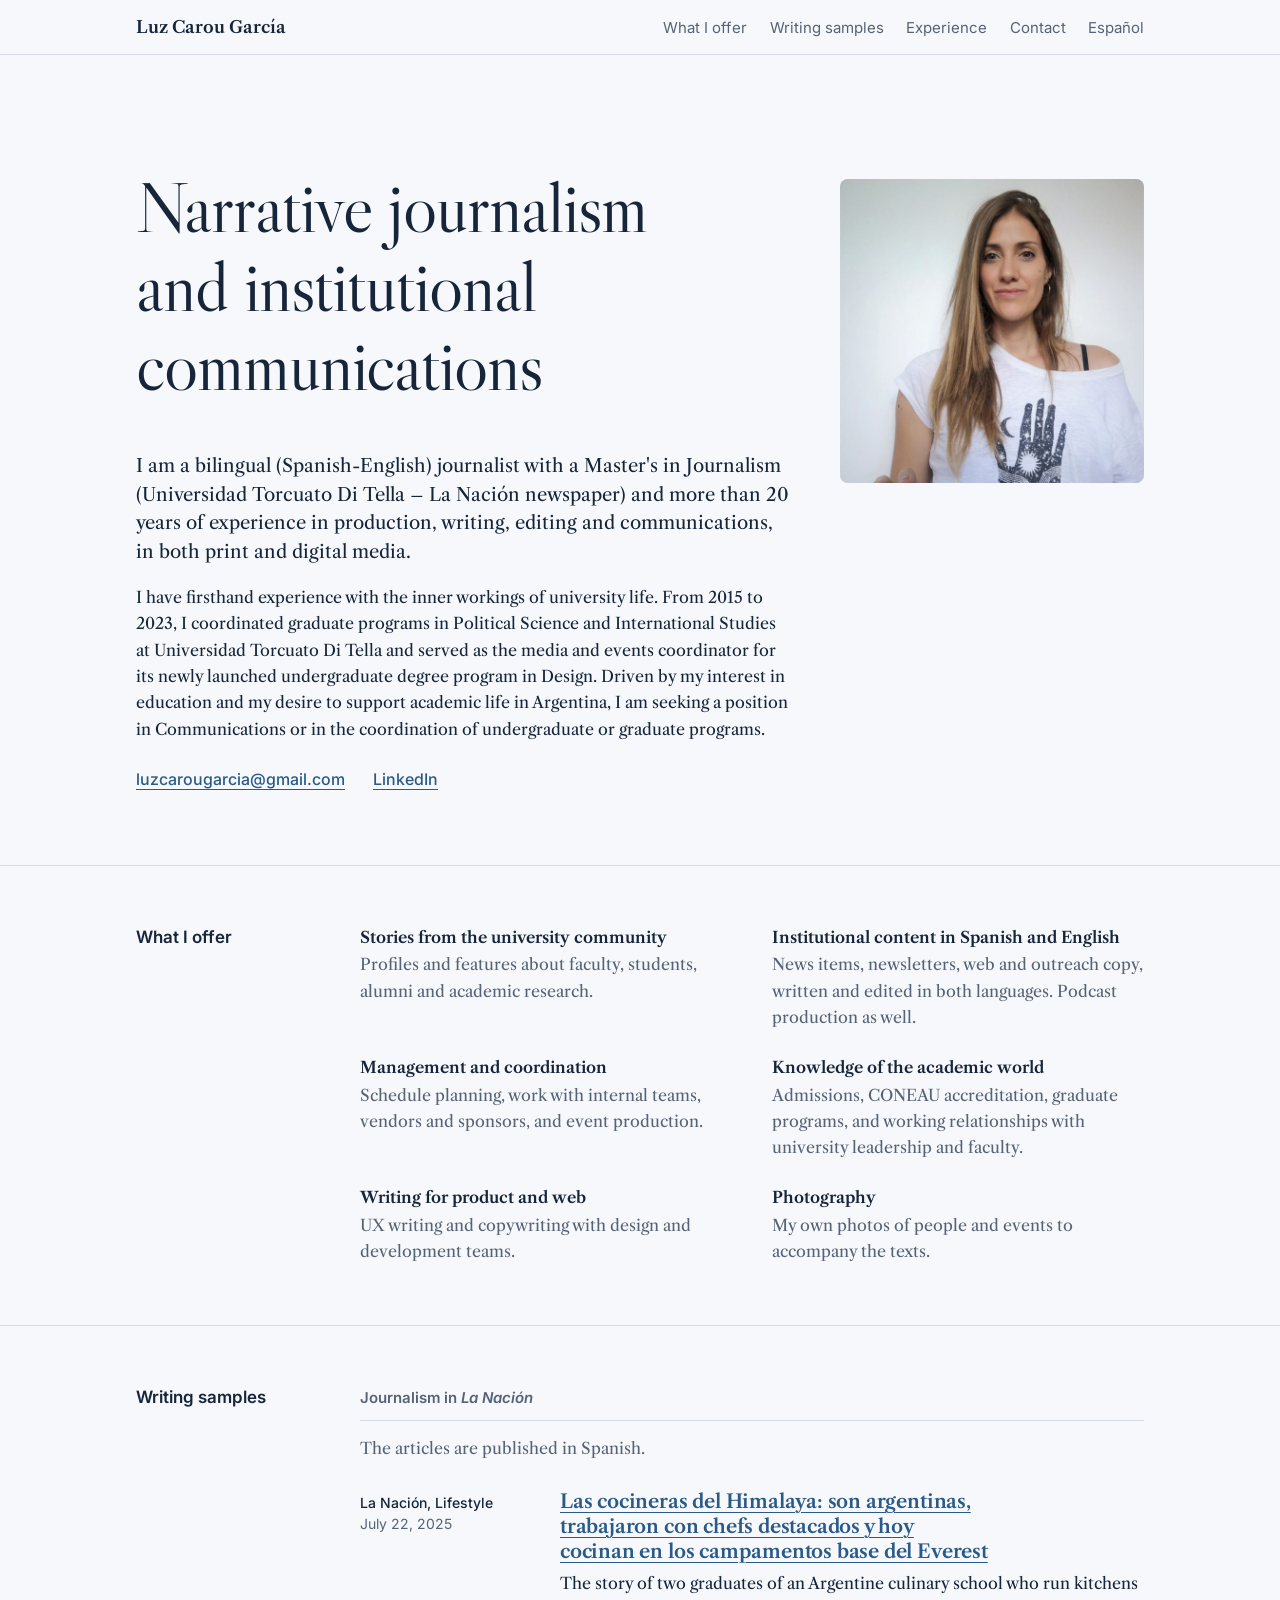
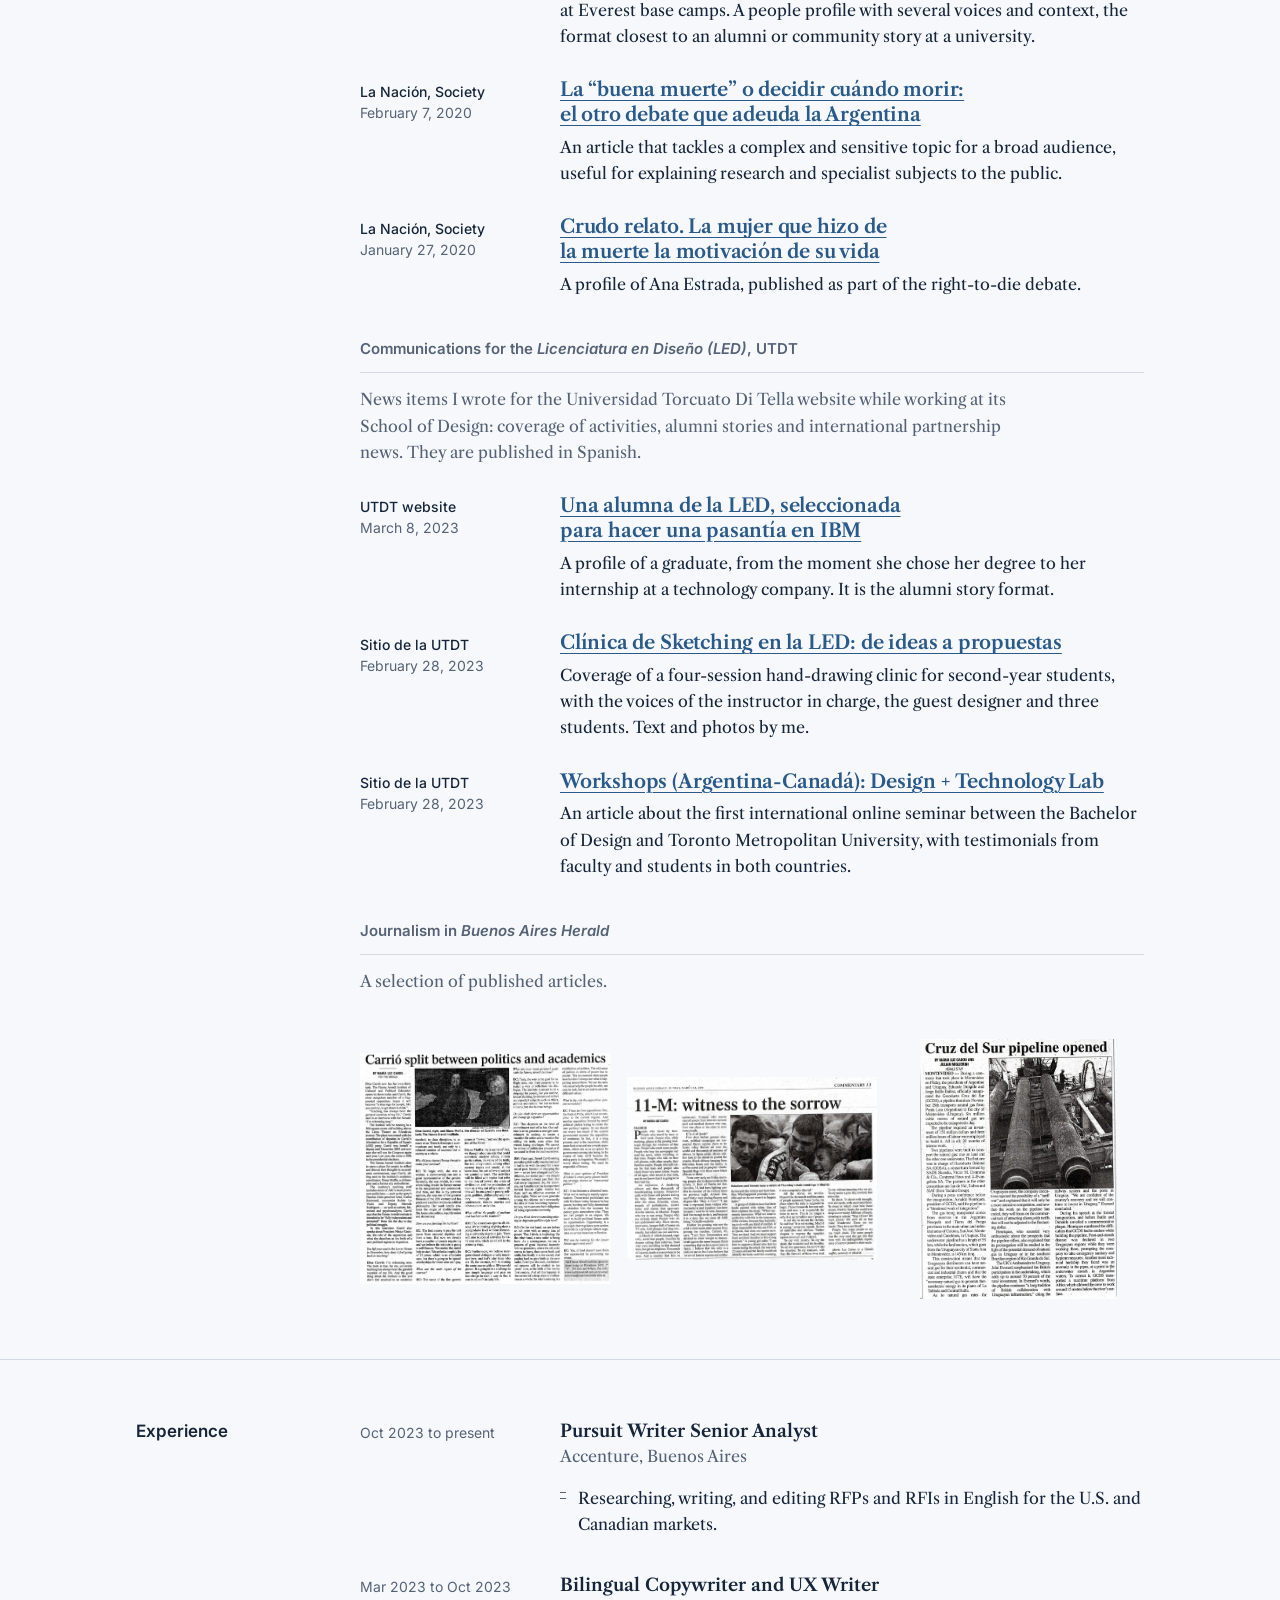
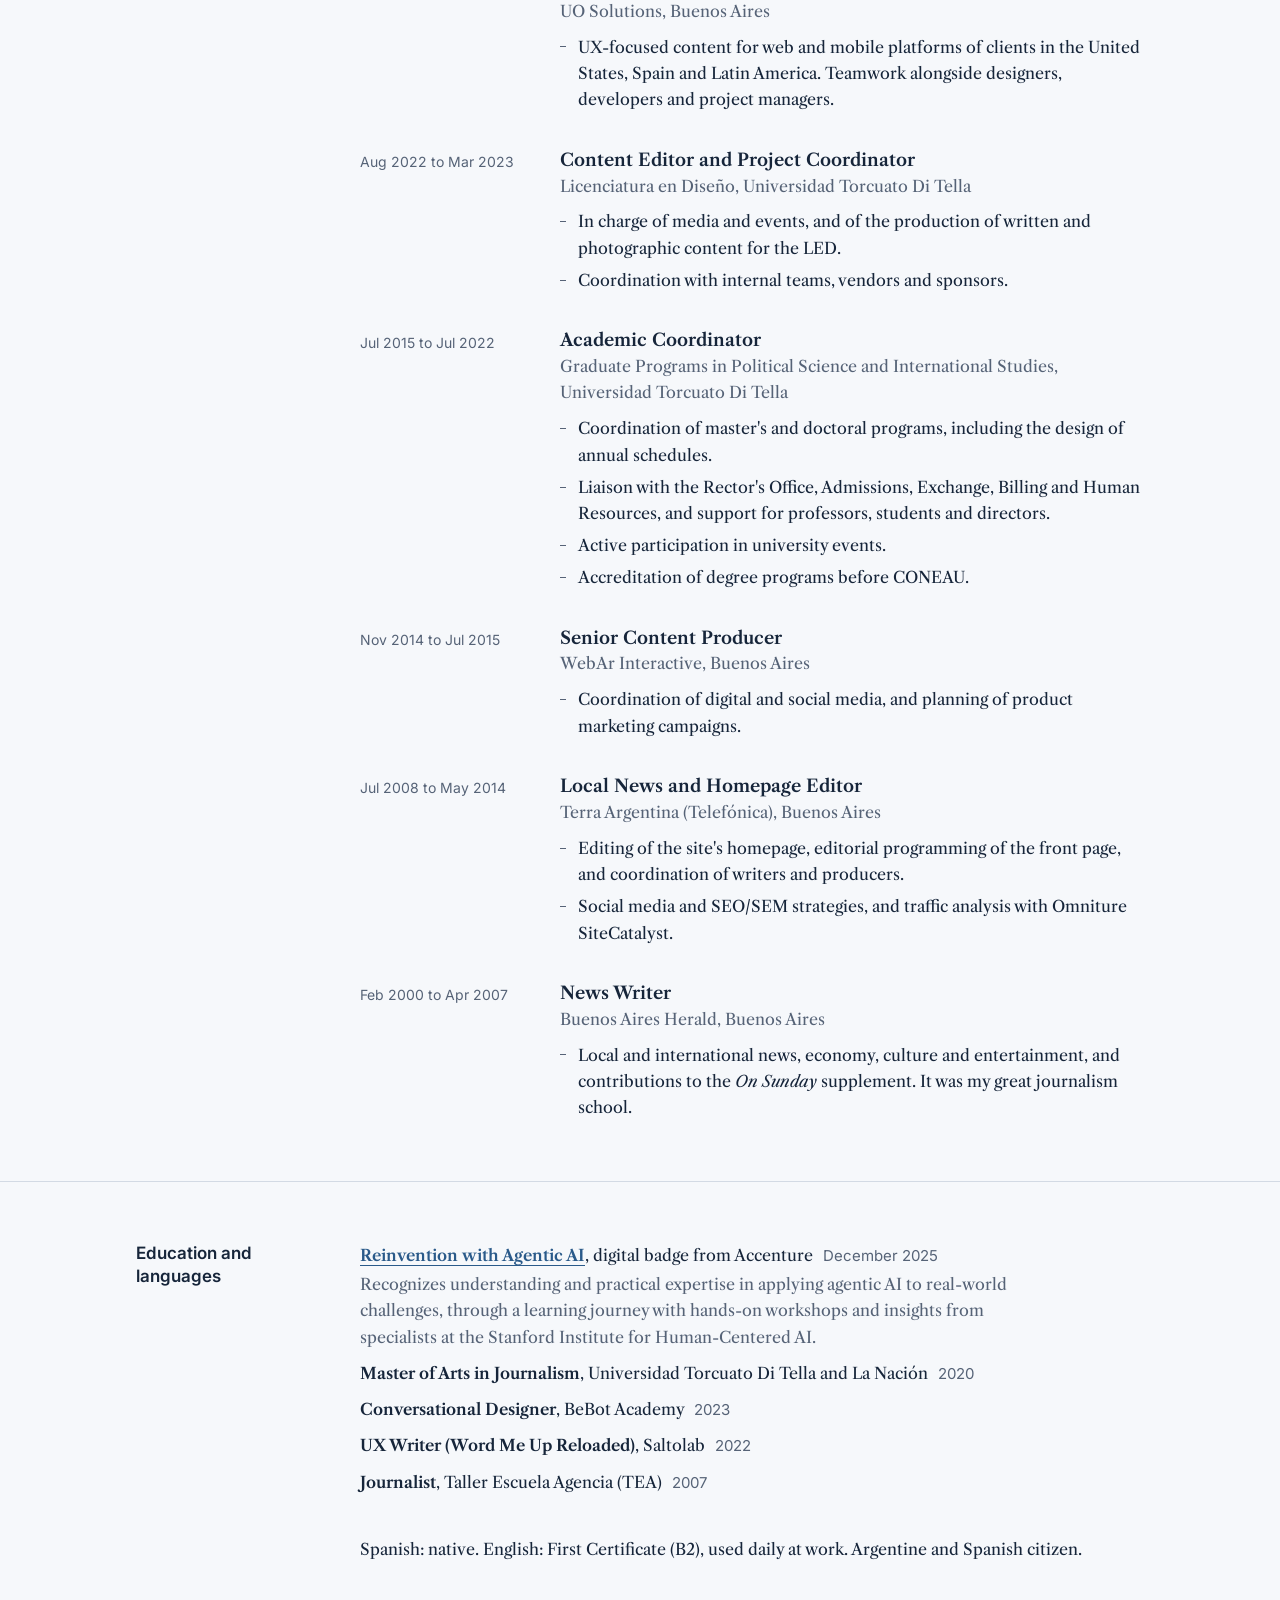
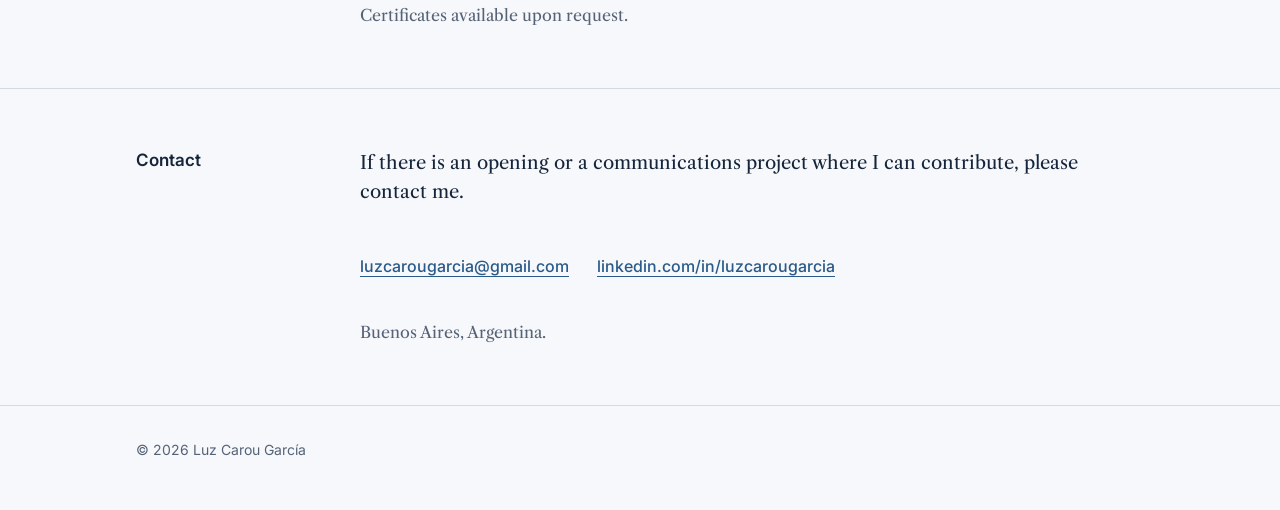
==== commit 20ddfa73: "Update en.html" ====
--- a/en.html
+++ b/en.html
@@ -182,7 +182,7 @@
               <h3>Pursuit Writer Senior Analyst</h3>
               <p class="org">Accenture, Buenos Aires</p>
               <ul>
-                <li>Writing, editing and researching, in English, the proposals (RFx) of the U.S. market unit, which serves the United States and Canada.</li>
+                <li><li>Researching, writing, and editing RFPs and RFIs in English for the U.S. and Canadian markets.</li>
               </ul>
             </div>
           </article>
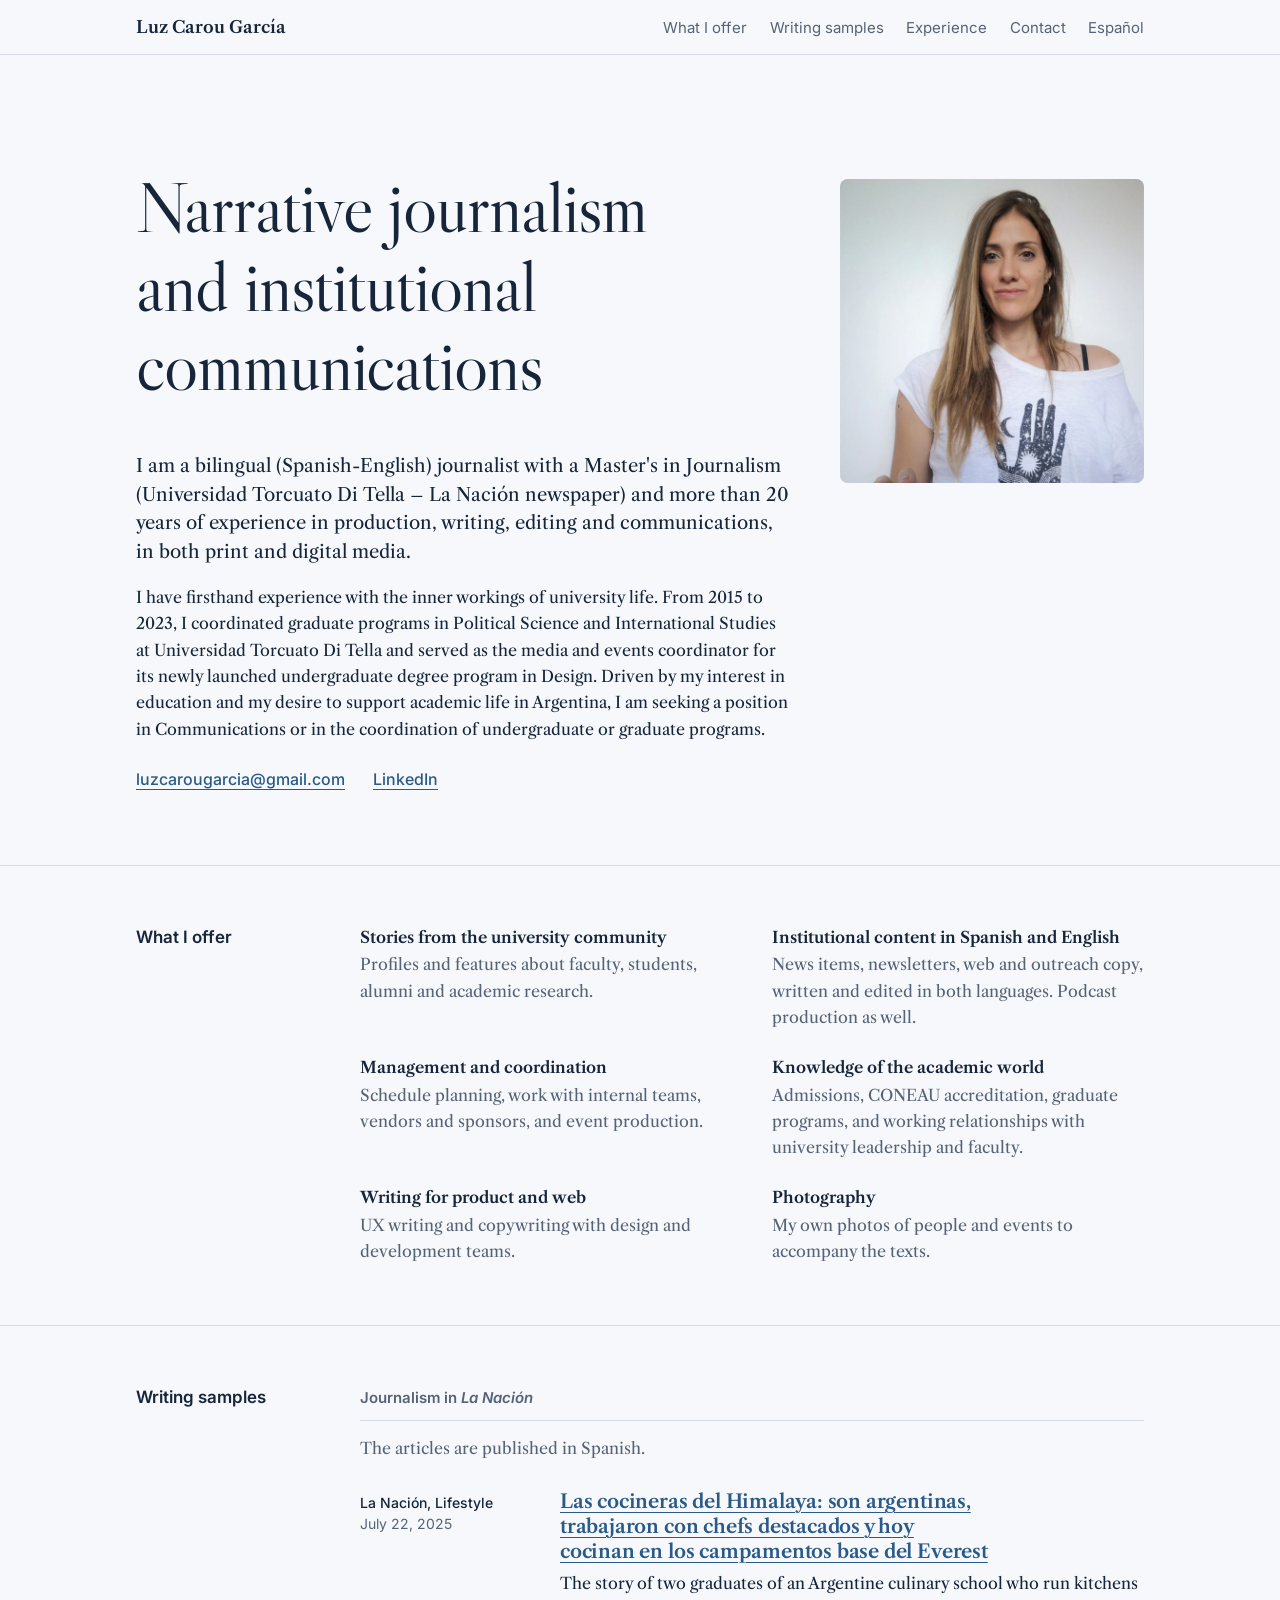
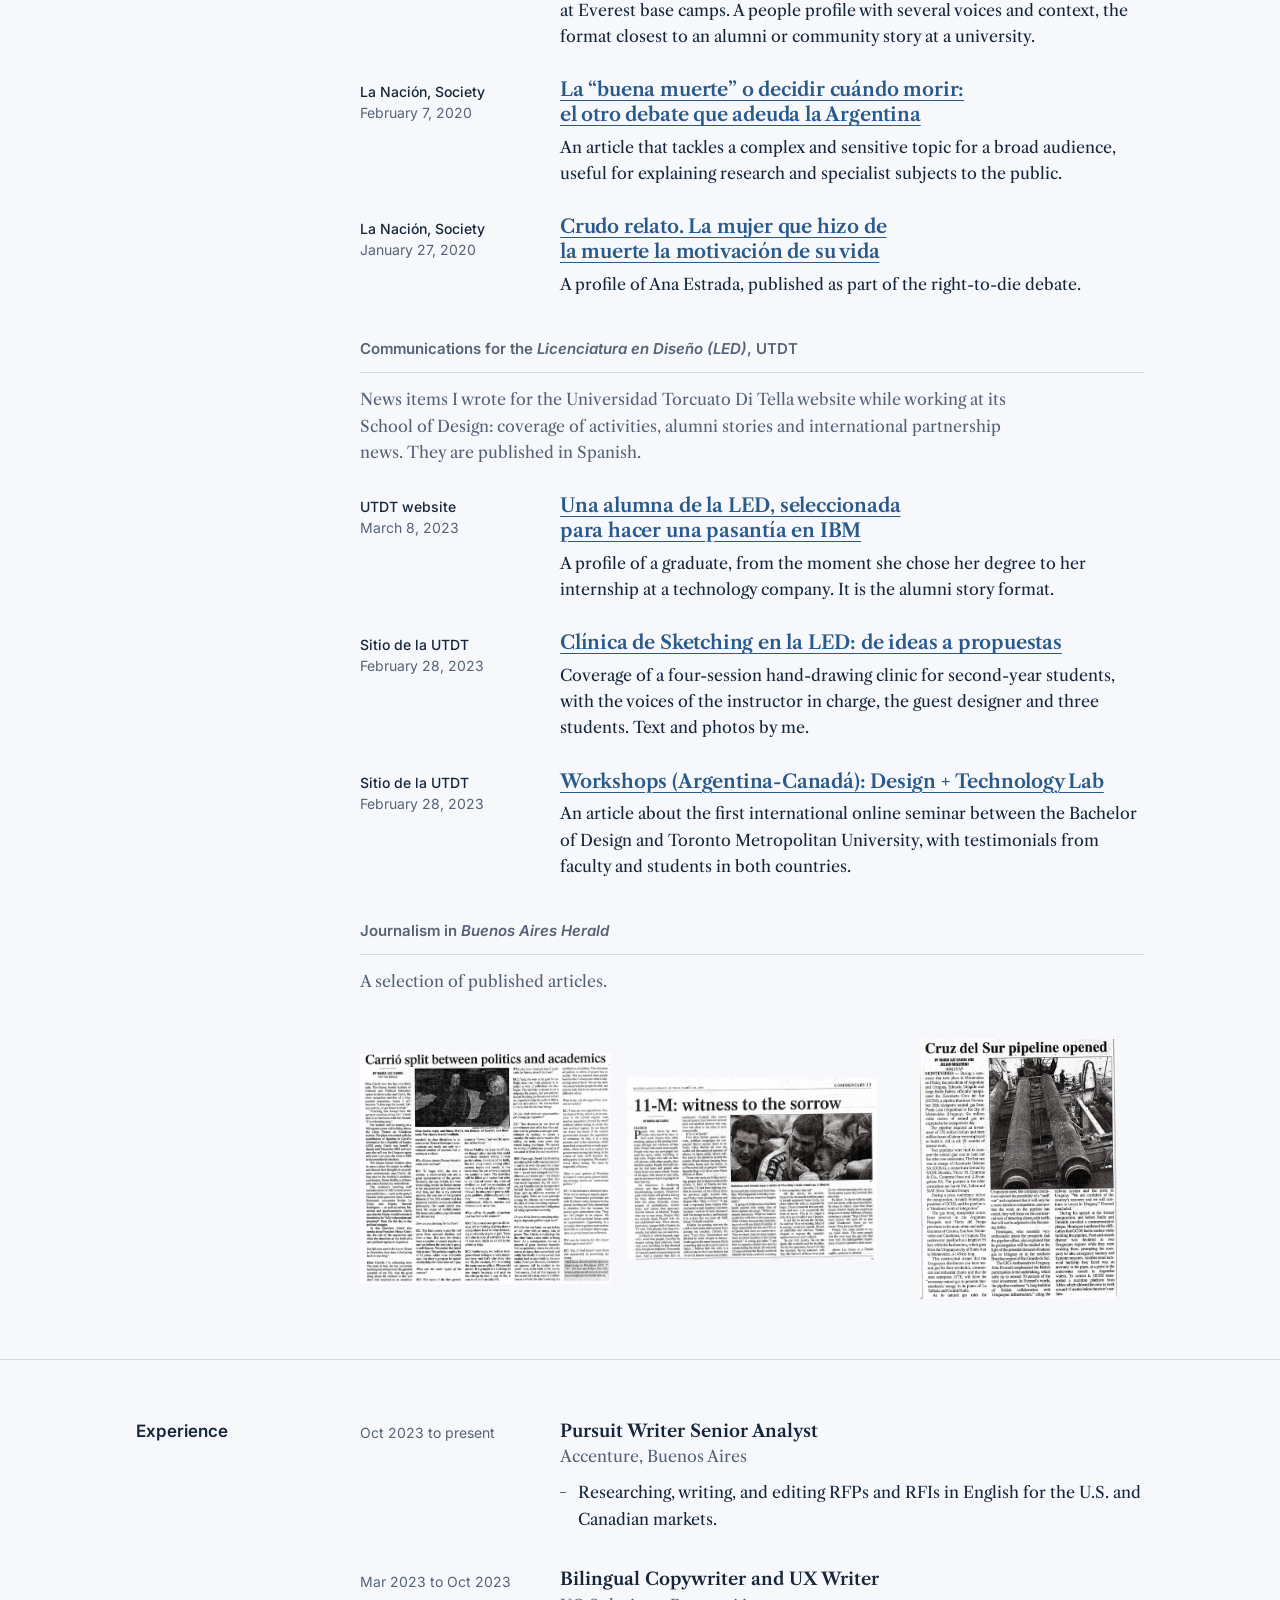
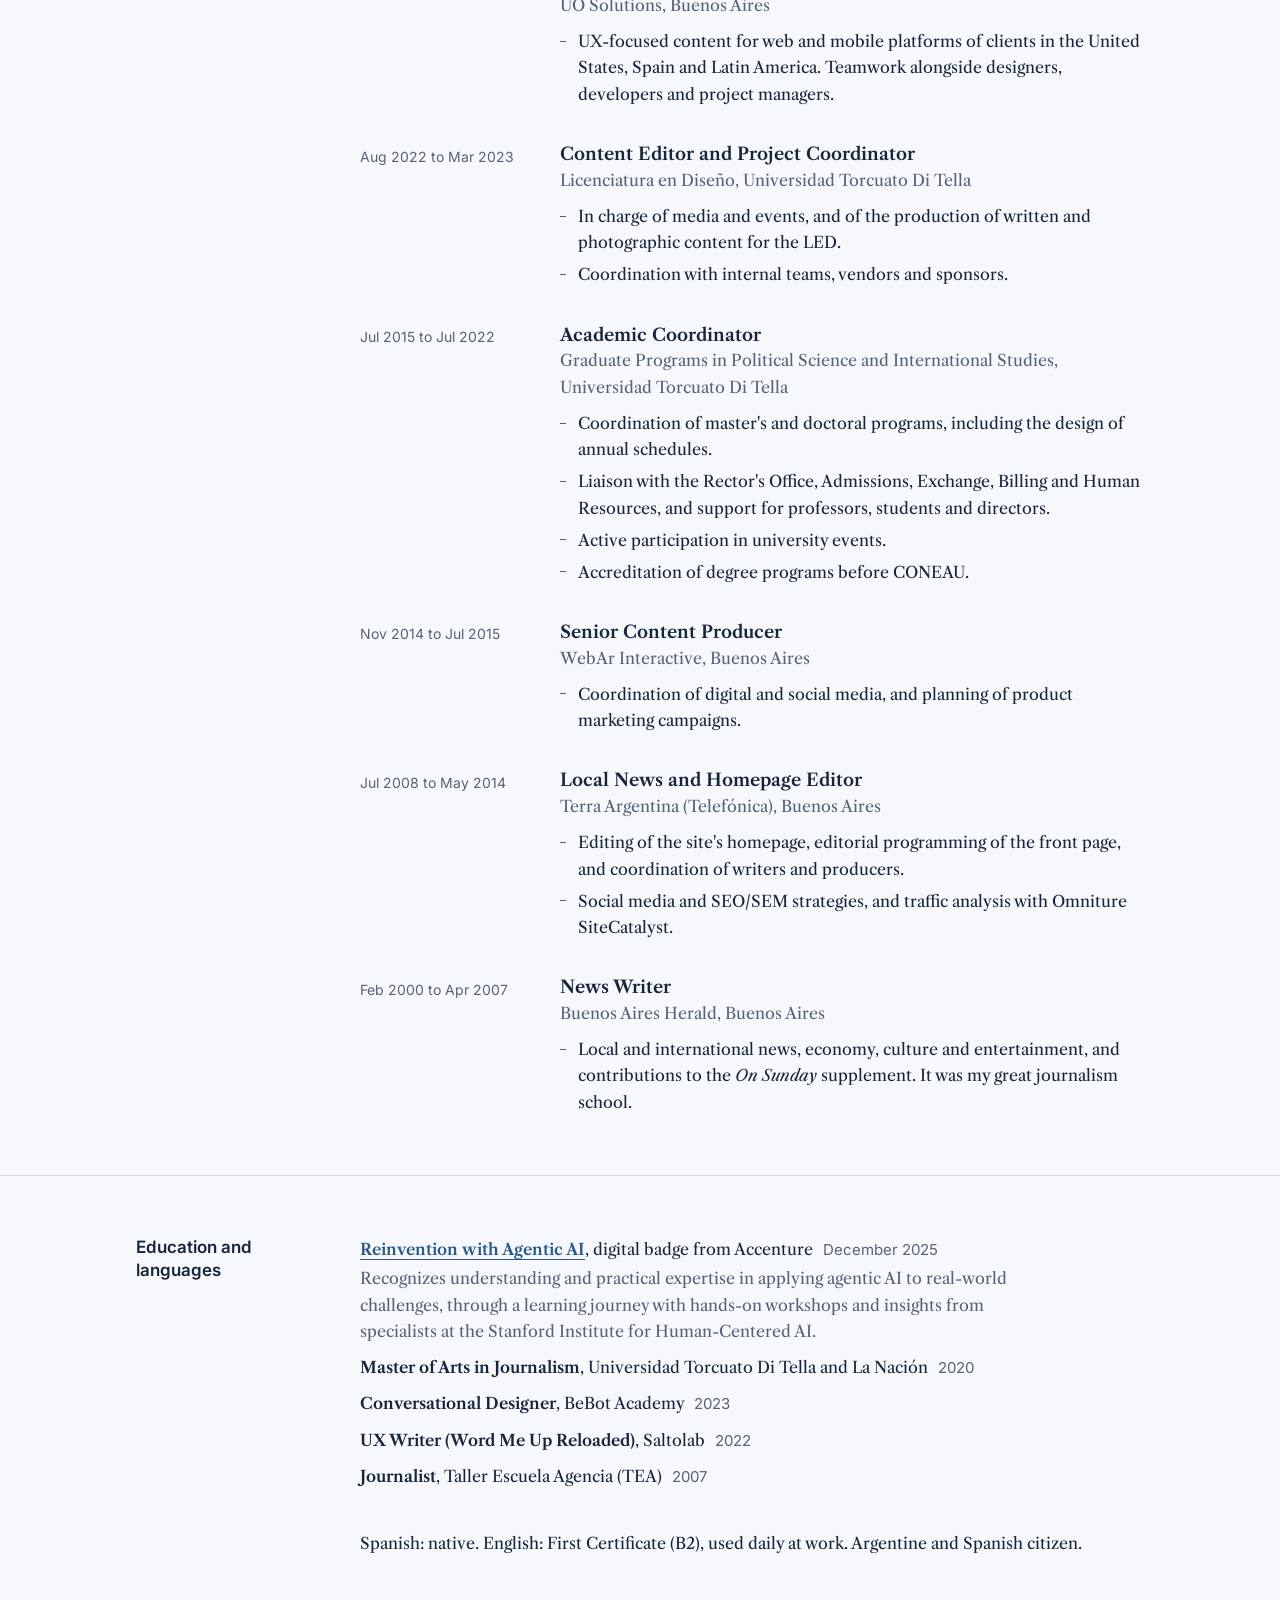
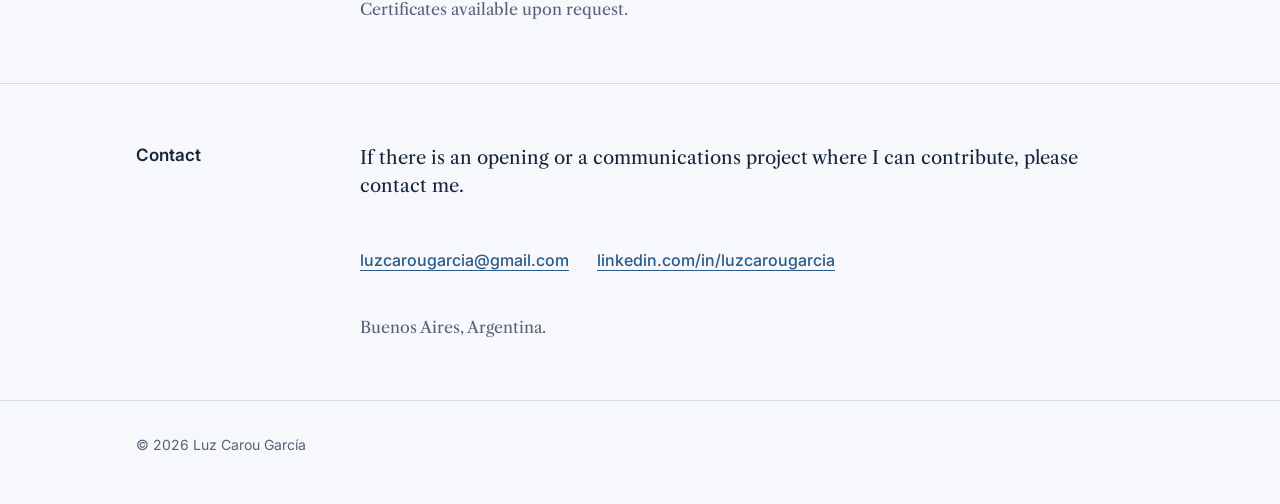
==== commit 614b3508: "Update en.html" ====
--- a/en.html
+++ b/en.html
@@ -182,7 +182,7 @@
               <h3>Pursuit Writer Senior Analyst</h3>
               <p class="org">Accenture, Buenos Aires</p>
               <ul>
-                <li><li>Researching, writing, and editing RFPs and RFIs in English for the U.S. and Canadian markets.</li>
+                <li>Researching, writing, and editing RFPs and RFIs in English for the U.S. and Canadian markets.</li>
               </ul>
             </div>
           </article>
